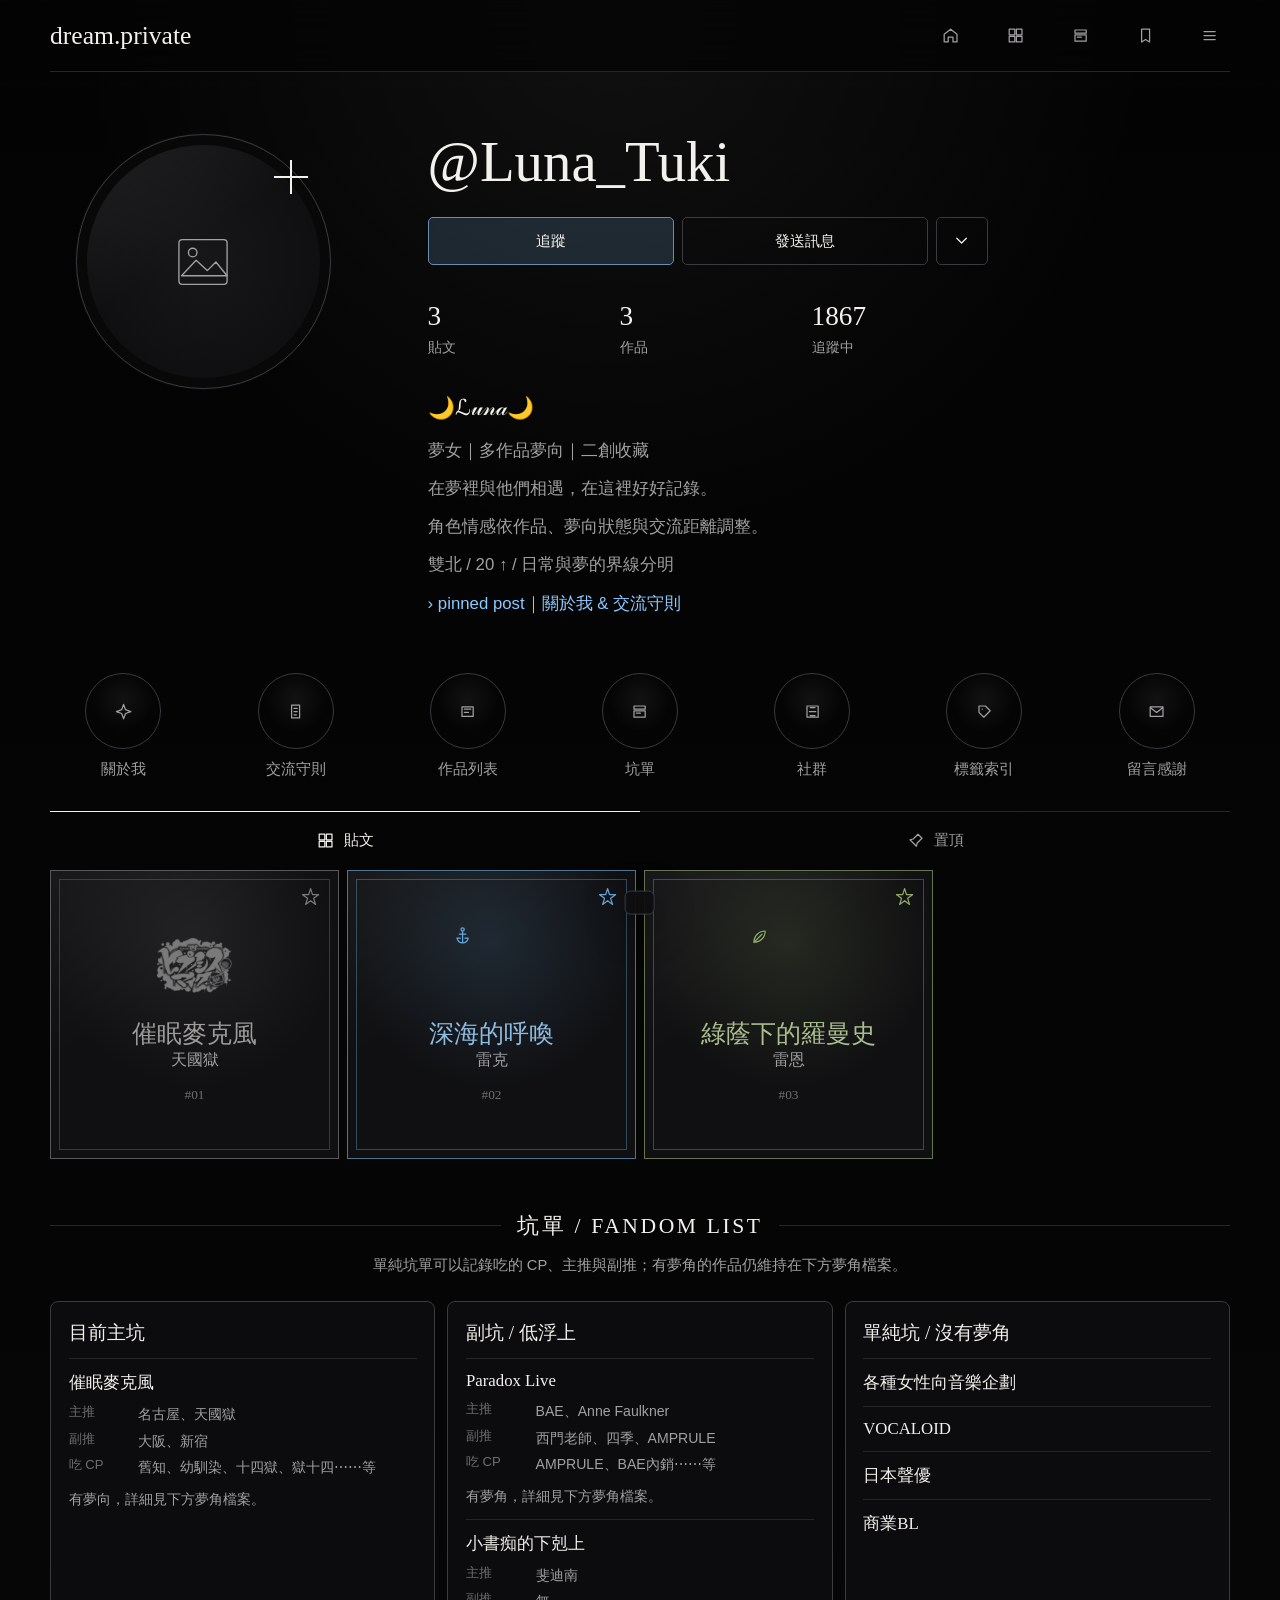
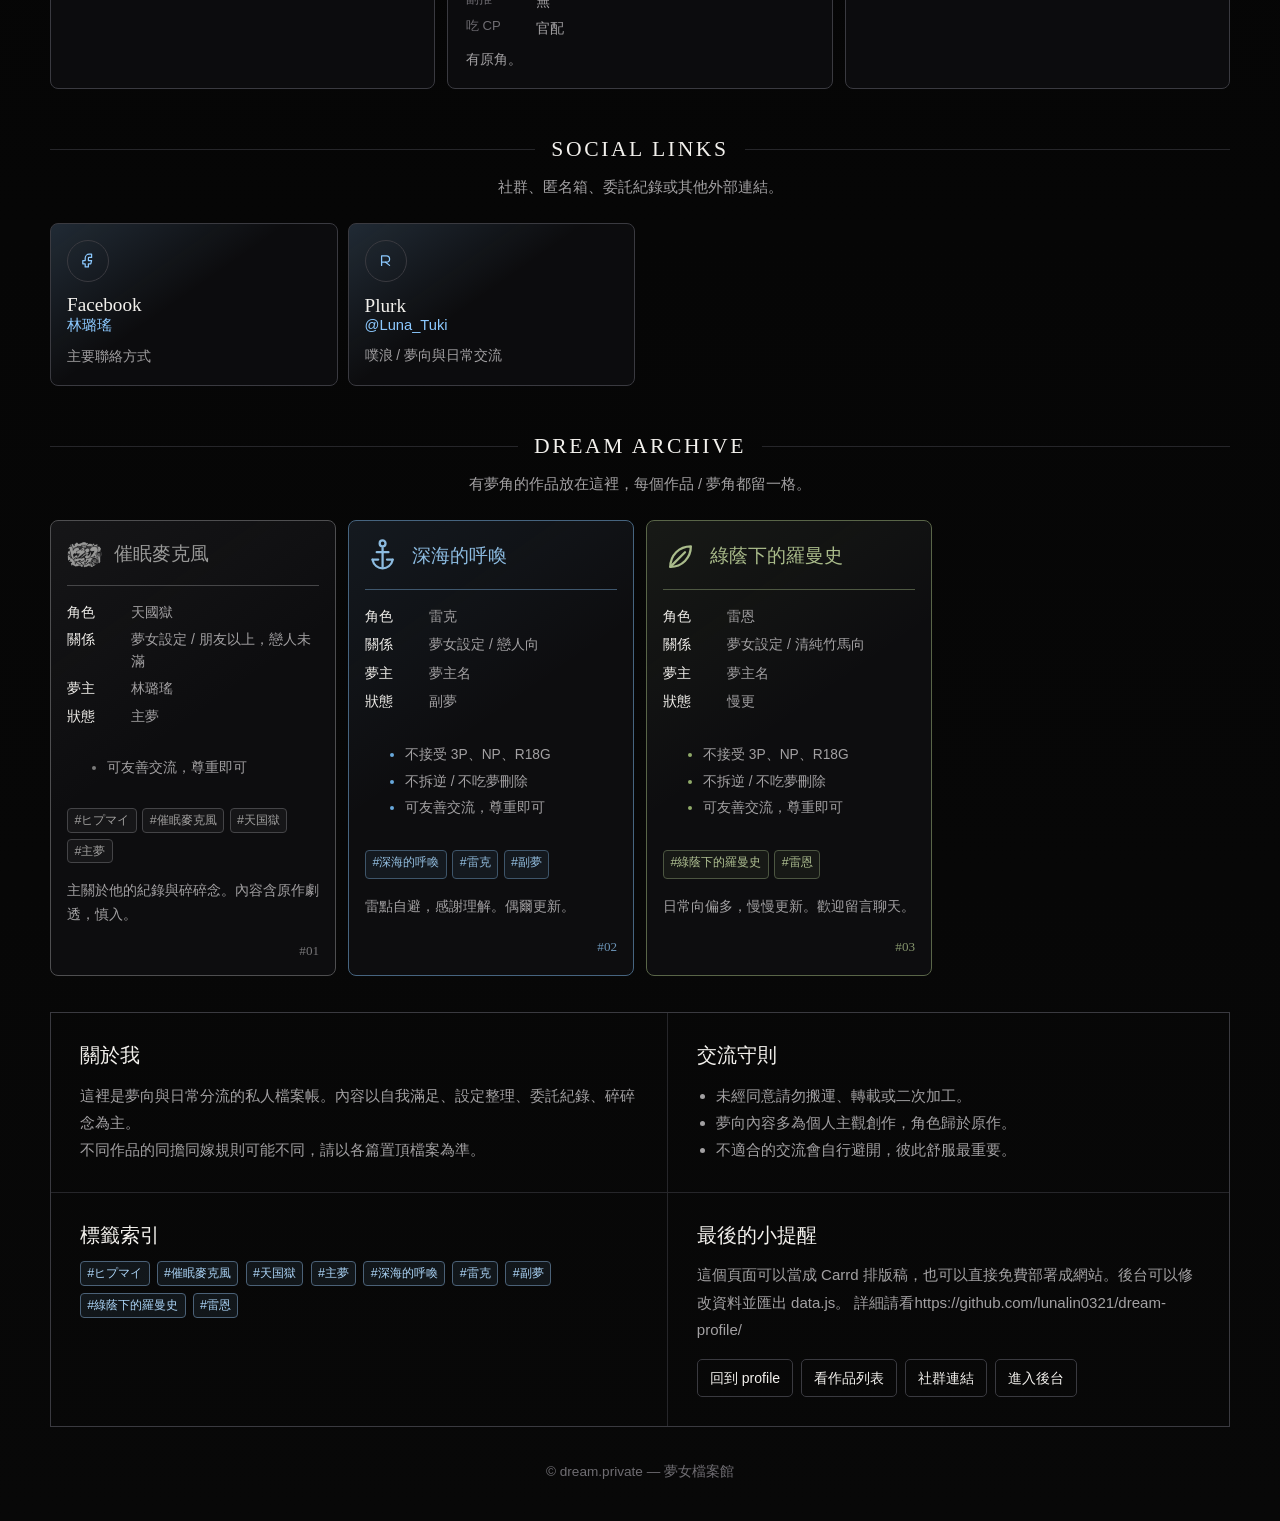
==== index.html @ b3e5949a "Add social icon color option" ====
<!doctype html>
<html lang="zh-Hant">
  <head>
    <meta charset="utf-8" />
    <meta name="viewport" content="width=device-width, initial-scale=1" />
    <title>dream.private | 夢女自介</title>
    <meta
      name="description"
      content="黑底 IG 私密帳風格的夢女自介與多作品夢角檔案模板。"
    />
    <link rel="stylesheet" href="styles.css?v=20260531-social-icon-color" />
  </head>
  <body>
    <div class="grain" aria-hidden="true"></div>

    <header class="topbar" aria-label="頁首導覽">
      <a class="brand" href="#top" aria-label="回到頂端" data-profile="brand">dream.private</a>
      <nav class="top-icons" aria-label="快捷連結">
        <a href="#top" aria-label="首頁">
          <svg viewBox="0 0 24 24" aria-hidden="true"><path d="M4 10.4 12 4l8 6.4V20h-5v-6H9v6H4z" /></svg>
        </a>
        <a href="#works" aria-label="作品列表">
          <svg viewBox="0 0 24 24" aria-hidden="true"><path d="M4 4h7v7H4zM13 4h7v7h-7zM4 13h7v7H4zM13 13h7v7h-7z" /></svg>
        </a>
        <a href="#pit-list" aria-label="坑單">
          <svg viewBox="0 0 24 24" aria-hidden="true"><path d="M5 5h14v4H5zM5 11h14v8H5zM8 14h5" /></svg>
        </a>
        <a href="#pinned" aria-label="置頂檔案">
          <svg viewBox="0 0 24 24" aria-hidden="true"><path d="M7 4h10v16l-5-3-5 3z" /></svg>
        </a>
        <button class="icon-button" type="button" data-copy-template aria-label="複製夢角模板">
          <svg viewBox="0 0 24 24" aria-hidden="true"><path d="M5 7h14M5 12h14M5 17h14" /></svg>
        </button>
      </nav>
    </header>

    <main id="top">
      <section class="profile-section" aria-labelledby="profile-name">
        <div class="avatar-wrap">
          <div class="avatar" data-profile-avatar aria-hidden="true">
            <svg viewBox="0 0 100 100">
              <path d="M25 66 42 48l13 12 10-10 13 16H25Z" />
              <rect x="22" y="24" width="56" height="52" rx="4" />
              <circle cx="38" cy="39" r="5" />
            </svg>
          </div>
          <span class="spark" aria-hidden="true"></span>
        </div>

        <div class="profile-main">
          <div class="profile-head">
            <h1 id="profile-name" data-profile="username">@dream.private</h1>
            <div class="profile-actions">
              <a class="button primary" href="#pinned">追蹤</a>
              <a class="button" href="#social-links">發送訊息</a>
              <button class="button square" type="button" data-theme-toggle aria-label="切換重點色">
                <svg viewBox="0 0 24 24" aria-hidden="true"><path d="m6 9 6 6 6-6" /></svg>
              </button>
            </div>
          </div>

          <dl class="stats" aria-label="帳號統計">
            <div><dt>貼文</dt><dd data-stat-posts>0</dd></div>
            <div><dt>作品</dt><dd data-stat-works>0</dd></div>
            <div><dt>追蹤中</dt><dd data-profile="following">0</dd></div>
          </dl>

          <div class="bio" data-profile-bio></div>
        </div>
      </section>

      <section class="story-row" aria-label="限時動態精選">
        <a class="story" href="#about">
          <span><svg viewBox="0 0 24 24"><path d="m12 3 2.4 6.6L21 12l-6.6 2.4L12 21l-2.4-6.6L3 12l6.6-2.4z" /></svg></span>
          關於我
        </a>
        <a class="story" href="#rules">
          <span><svg viewBox="0 0 24 24"><path d="M7 4h10v16H7zM10 8h4M10 12h4M10 16h3" /></svg></span>
          交流守則
        </a>
        <a class="story" href="#works">
          <span><svg viewBox="0 0 24 24"><path d="M5 6h14v12H5zM8 9h8M8 13h5" /></svg></span>
          作品列表
        </a>
        <a class="story" href="#pit-list">
          <span><svg viewBox="0 0 24 24"><path d="M5 5h14v4H5zM5 11h14v8H5zM8 14h5" /></svg></span>
          坑單
        </a>
        <a class="story" href="#social-links">
          <span><svg viewBox="0 0 24 24"><path d="M8 12h8M9 7h6M9 17h6M5 5h14v14H5z" /></svg></span>
          社群
        </a>
        <a class="story" href="#tags">
          <span><svg viewBox="0 0 24 24"><path d="M5 5h8l6 6-8 8-6-6zM9 9h.01" /></svg></span>
          標籤索引
        </a>
        <a class="story" href="#message">
          <span><svg viewBox="0 0 24 24"><path d="M4 6h16v12H4zM4 7l8 6 8-6" /></svg></span>
          留言感謝
        </a>
      </section>

      <section class="tabs" aria-label="貼文分類">
        <a class="active" href="#works">
          <svg viewBox="0 0 24 24" aria-hidden="true"><path d="M4 4h7v7H4zM13 4h7v7h-7zM4 13h7v7H4zM13 13h7v7h-7z" /></svg>
          貼文
        </a>
        <a href="#pinned">
          <svg viewBox="0 0 24 24" aria-hidden="true"><path d="M15 4 9 10l-4 1 8 8 1-4 6-6z" /></svg>
          置頂
        </a>
      </section>

      <section id="works" class="post-grid" aria-label="作品與夢角列表"></section>

      <section id="pit-list" class="section-heading" aria-labelledby="pit-title">
        <div></div>
        <h2 id="pit-title">坑單 / Fandom List</h2>
        <div></div>
        <p>單純坑單可以記錄吃的 CP、主推與副推；有夢角的作品仍維持在下方夢角檔案。</p>
      </section>

      <section class="pit-grid" aria-label="坑單列表"></section>

      <section id="social-links" class="section-heading" aria-labelledby="social-title">
        <div></div>
        <h2 id="social-title">Social Links</h2>
        <div></div>
        <p>社群、匿名箱、委託紀錄或其他外部連結。</p>
      </section>

      <section class="social-grid" aria-label="社群軟體連結"></section>

      <section id="pinned" class="section-heading" aria-labelledby="pinned-title">
        <div></div>
        <h2 id="pinned-title">Dream Archive</h2>
        <div></div>
        <p>有夢角的作品放在這裡，每個作品 / 夢角都留一格。</p>
      </section>

      <section class="pinned-grid" aria-label="夢角詳細檔案"></section>

      <section class="info-panel" aria-label="總自介與守則">
        <article id="about" data-about>
          <h2>關於我</h2>
        </article>
        <article id="rules" data-rules>
          <h2>交流守則</h2>
        </article>
        <article id="tags">
          <h2>標籤索引</h2>
          <div class="tag-cloud" aria-label="常用標籤"></div>
        </article>
        <article id="message" data-message>
          <h2>最後的小提醒</h2>
          <div class="message-actions">
            <a href="#top">回到 profile</a>
            <a href="#works">看作品列表</a>
            <a href="#social-links">社群連結</a>
            <a href="admin.html">進入後台</a>
          </div>
        </article>
      </section>
    </main>

    <footer class="footer" data-profile="footer">© dream.private — 夢女檔案館</footer>

    <div class="toast" role="status" aria-live="polite"></div>

    <script src="data.js?v=20260531-contact-import"></script>
    <script src="script.js?v=20260531-social-icon-color"></script>
  </body>
</html>
---- styles.css ----
:root {
  color-scheme: dark;
  --bg: #050505;
  --surface: #101012;
  --surface-2: #151518;
  --line: #26262a;
  --line-strong: #3a3a40;
  --text: #f3f1ed;
  --muted: #a2a0a2;
  --dim: #6f6d72;
  --accent: #8cc9ff;
  --accent-soft: rgba(140, 201, 255, 0.16);
  --danger: #ff6f8d;
  --radius: 8px;
  --max: 1180px;
  --serif: "Times New Roman", "Noto Serif TC", serif;
  --sans: ui-sans-serif, -apple-system, BlinkMacSystemFont, "Segoe UI", "Noto Sans TC", sans-serif;
}

* {
  box-sizing: border-box;
}

html {
  scroll-behavior: smooth;
}

body {
  margin: 0;
  min-height: 100vh;
  background:
    radial-gradient(circle at 48% 0%, rgba(255, 255, 255, 0.055), transparent 34rem),
    linear-gradient(180deg, #030303 0%, var(--bg) 38%, #080808 100%);
  color: var(--text);
  font-family: var(--sans);
  letter-spacing: 0;
}

a {
  color: inherit;
  text-decoration: none;
}

button,
a {
  -webkit-tap-highlight-color: transparent;
}

svg {
  display: block;
  width: 1.2rem;
  height: 1.2rem;
  fill: none;
  stroke: currentColor;
  stroke-width: 1.55;
  stroke-linecap: round;
  stroke-linejoin: round;
}

.custom-icon {
  display: block;
  width: 100%;
  height: 100%;
  object-fit: cover;
  border-radius: inherit;
}

.custom-icon-mask {
  background: currentColor;
  border-radius: 0;
  -webkit-mask-image: var(--icon-image);
  mask-image: var(--icon-image);
  -webkit-mask-position: center;
  mask-position: center;
  -webkit-mask-repeat: no-repeat;
  mask-repeat: no-repeat;
  -webkit-mask-size: contain;
  mask-size: contain;
}

.grain {
  position: fixed;
  inset: 0;
  pointer-events: none;
  opacity: 0.26;
  z-index: -1;
  background-image:
    linear-gradient(rgba(255,255,255,.035) 1px, transparent 1px),
    linear-gradient(90deg, rgba(255,255,255,.02) 1px, transparent 1px);
  background-size: 42px 42px, 42px 42px;
  mask-image: linear-gradient(to bottom, black, transparent 80%);
}

.topbar {
  position: sticky;
  top: 0;
  z-index: 10;
  width: min(var(--max), calc(100% - 32px));
  height: 72px;
  margin: 0 auto;
  display: flex;
  align-items: center;
  justify-content: space-between;
  border-bottom: 1px solid var(--line);
  background: rgba(5, 5, 5, 0.78);
  backdrop-filter: blur(18px);
}

.brand {
  font-family: var(--serif);
  font-size: clamp(1.25rem, 2vw, 1.75rem);
}

.top-icons {
  display: flex;
  align-items: center;
  gap: clamp(0.55rem, 2vw, 1.55rem);
  color: var(--muted);
}

.top-icons a,
.icon-button {
  width: 40px;
  height: 40px;
  display: grid;
  place-items: center;
  border: 0;
  border-radius: 6px;
  color: inherit;
  background: transparent;
  cursor: pointer;
}

.top-icons a:hover,
.icon-button:hover,
.top-icons a:focus-visible,
.icon-button:focus-visible {
  color: var(--text);
  outline: 1px solid var(--line-strong);
}

main {
  width: min(var(--max), calc(100% - 32px));
  margin: 0 auto;
}

.profile-section {
  display: grid;
  grid-template-columns: minmax(180px, 280px) 1fr;
  gap: clamp(2rem, 6vw, 4.5rem);
  padding: clamp(2rem, 6vw, 3.9rem) clamp(0rem, 2vw, 4rem) 2rem;
}

.avatar-wrap {
  position: relative;
  align-self: start;
}

.avatar {
  width: min(100%, 255px);
  aspect-ratio: 1;
  border: 1px solid var(--line-strong);
  border-radius: 50%;
  display: grid;
  place-items: center;
  color: var(--muted);
  background:
    linear-gradient(145deg, rgba(255,255,255,.08), transparent 45%),
    radial-gradient(circle at 50% 50%, #171719, #0b0b0c);
  box-shadow: inset 0 0 0 10px #080809, 0 0 0 1px #0b0b0c;
}

.avatar svg {
  width: 34%;
  height: 34%;
}

.avatar img {
  width: 100%;
  height: 100%;
  object-fit: cover;
}

.avatar.has-image {
  background: #080809;
}

.spark {
  position: absolute;
  right: 17%;
  top: 10%;
  width: 34px;
  height: 34px;
  color: var(--text);
}

.spark::before,
.spark::after {
  content: "";
  position: absolute;
  inset: 0;
  margin: auto;
  background: currentColor;
}

.spark::before {
  width: 2px;
  height: 34px;
}

.spark::after {
  width: 34px;
  height: 2px;
}

.profile-main {
  min-width: 0;
}

.profile-head {
  display: grid;
  grid-template-columns: 1fr;
  gap: 1.6rem;
}

h1,
h2,
h3,
p,
dl,
dd {
  margin: 0;
}

h1 {
  font-family: var(--serif);
  font-size: clamp(2rem, 5vw, 3.55rem);
  font-weight: 400;
  line-height: 1;
}

.profile-actions {
  display: grid;
  grid-template-columns: minmax(0, 1fr) minmax(0, 1fr) 52px;
  gap: 8px;
  max-width: 560px;
}

.button {
  min-height: 48px;
  display: inline-flex;
  align-items: center;
  justify-content: center;
  border: 1px solid var(--line-strong);
  border-radius: 5px;
  color: var(--text);
  background: transparent;
  font: 500 0.95rem/1 var(--sans);
  cursor: pointer;
}

.button.primary {
  border-color: color-mix(in srgb, var(--accent) 58%, var(--line-strong));
  background: var(--accent-soft);
}

.button.square {
  padding: 0;
}

.button:hover,
.button:focus-visible {
  border-color: var(--accent);
  outline: 0;
}

.stats {
  display: grid;
  grid-template-columns: repeat(3, minmax(90px, 1fr));
  gap: 1rem;
  max-width: 560px;
  margin: 2.25rem 0 2rem;
}

.stats div {
  display: flex;
  flex-direction: column-reverse;
  gap: 0.38rem;
}

.stats dt {
  color: var(--muted);
  font-size: 0.88rem;
}

.stats dd {
  font-family: var(--serif);
  font-size: 1.7rem;
}

.bio {
  display: grid;
  gap: 0.5rem;
  color: var(--muted);
  font-size: clamp(0.95rem, 1.7vw, 1.05rem);
  line-height: 1.8;
}

.bio .display-name {
  color: var(--text);
  font-family: var(--serif);
  font-size: 1.35rem;
}

.profile-link {
  color: var(--accent);
}

.story-row {
  display: grid;
  grid-auto-flow: column;
  grid-auto-columns: minmax(98px, 1fr);
  gap: clamp(0.5rem, 2vw, 2.5rem);
  overflow-x: auto;
  padding: 1.4rem 0 2rem;
  scrollbar-width: thin;
  scrollbar-color: var(--line-strong) transparent;
}

.story {
  display: grid;
  justify-items: center;
  gap: 0.7rem;
  color: var(--muted);
  font-size: 0.92rem;
  text-align: center;
  white-space: nowrap;
}

.story span {
  width: 76px;
  aspect-ratio: 1;
  display: grid;
  place-items: center;
  border: 1px solid var(--line-strong);
  border-radius: 50%;
  background: radial-gradient(circle at 50% 35%, rgba(255,255,255,.06), transparent 55%);
}

.story:hover {
  color: var(--text);
}

.tabs {
  display: grid;
  grid-template-columns: repeat(2, minmax(0, 1fr));
  border-top: 1px solid var(--line);
  color: var(--muted);
}

.tabs a {
  min-height: 58px;
  display: inline-flex;
  align-items: center;
  justify-content: center;
  gap: 0.5rem;
  border-top: 1px solid transparent;
  transform: translateY(-1px);
  font-size: 0.95rem;
}

.tabs a.active {
  color: var(--text);
  border-top-color: var(--text);
}

.post-grid {
  display: grid;
  grid-template-columns: repeat(4, minmax(0, 1fr));
  gap: 8px;
  padding-bottom: 2.5rem;
}

.post-tile {
  position: relative;
  min-width: 0;
  aspect-ratio: 1;
  display: grid;
  place-items: center;
  padding: clamp(0.8rem, 2vw, 1.5rem);
  border: 1px solid color-mix(in srgb, var(--tile-accent) 60%, var(--line));
  background:
    radial-gradient(circle at 50% 25%, color-mix(in srgb, var(--tile-accent) 16%, transparent), transparent 56%),
    linear-gradient(145deg, rgba(255,255,255,.04), transparent 40%),
    var(--surface);
  overflow: hidden;
}

.post-tile::before {
  content: "";
  position: absolute;
  inset: 8px;
  border: 1px solid color-mix(in srgb, var(--tile-accent) 38%, transparent);
  pointer-events: none;
}

.pin {
  position: absolute;
  right: 18px;
  top: 16px;
  color: var(--tile-accent);
}

.tile-inner {
  position: relative;
  z-index: 1;
  display: grid;
  justify-items: center;
  gap: 1rem;
  text-align: center;
}

.tile-icon {
  width: clamp(2.4rem, 6vw, 4.8rem);
  height: clamp(2.4rem, 6vw, 4.8rem);
  color: var(--tile-accent);
}

.post-tile h3 {
  color: color-mix(in srgb, var(--tile-accent) 72%, var(--text));
  font-family: var(--serif);
  font-size: clamp(1.05rem, 2.2vw, 1.55rem);
  font-weight: 400;
  line-height: 1.25;
}

.post-tile p {
  color: var(--muted);
  font-size: clamp(0.82rem, 1.5vw, 1rem);
}

.post-tile small {
  color: var(--dim);
  font-family: var(--serif);
}

.section-heading {
  display: grid;
  grid-template-columns: 1fr auto 1fr;
  align-items: center;
  gap: 1rem;
  padding: 0.75rem 0 1.6rem;
  text-align: center;
}

.section-heading div {
  height: 1px;
  background: var(--line);
}

.section-heading h2 {
  font-family: var(--serif);
  font-size: clamp(1rem, 2.4vw, 1.35rem);
  font-weight: 400;
  text-transform: uppercase;
  letter-spacing: 0.12em;
}

.section-heading p {
  grid-column: 1 / -1;
  color: var(--muted);
  font-size: 0.92rem;
}

.pinned-grid {
  display: grid;
  grid-template-columns: repeat(4, minmax(0, 1fr));
  gap: 12px;
}

.pit-grid {
  display: grid;
  grid-template-columns: repeat(3, minmax(0, 1fr));
  gap: 12px;
  margin-bottom: 2.25rem;
}

.social-grid {
  display: grid;
  grid-template-columns: repeat(4, minmax(0, 1fr));
  gap: 10px;
  margin-bottom: 2.25rem;
}

.social-card {
  min-width: 0;
  display: grid;
  gap: 0.7rem;
  min-height: 150px;
  border: 1px solid var(--line-strong);
  border-radius: var(--radius);
  padding: 1rem;
  background:
    linear-gradient(145deg, var(--accent-soft), transparent 46%),
    rgba(16, 16, 18, 0.72);
}

.social-card:hover,
.social-card:focus-visible {
  border-color: var(--accent);
  outline: 0;
}

.social-card span {
  width: 42px;
  height: 42px;
  display: grid;
  place-items: center;
  border: 1px solid var(--line-strong);
  border-radius: 50%;
  color: var(--social-icon-color, var(--accent));
}

.social-card h3 {
  font-family: var(--serif);
  font-size: 1.2rem;
  font-weight: 400;
  line-height: 1.2;
}

.social-card .handle {
  color: var(--accent);
  font-size: 0.92rem;
}

.social-card .note {
  color: var(--muted);
  font-size: 0.86rem;
  line-height: 1.65;
}

.pit-card {
  min-width: 0;
  border: 1px solid var(--line-strong);
  border-radius: var(--radius);
  padding: 1.1rem;
  background: rgba(16, 16, 18, 0.72);
}

.pit-card h3 {
  margin-bottom: 0.8rem;
  font-family: var(--serif);
  font-size: 1.2rem;
  font-weight: 400;
}

.pit-items {
  display: grid;
  gap: 0.75rem;
}

.pit-item {
  display: grid;
  gap: 0.55rem;
  border-top: 1px solid var(--line);
  padding-top: 0.75rem;
}

.pit-item h4 {
  margin: 0;
  color: var(--text);
  font-family: var(--serif);
  font-size: 1.05rem;
  font-weight: 400;
}

.pit-item dl {
  display: grid;
  gap: 0.25rem;
  margin: 0;
}

.pit-item dl div {
  display: grid;
  grid-template-columns: 3.8rem 1fr;
  gap: 0.55rem;
  align-items: start;
}

.pit-item dt {
  color: var(--dim);
  font-size: 0.82rem;
}

.pit-item dd,
.pit-item p {
  margin: 0;
  color: var(--muted);
  font-size: 0.88rem;
  line-height: 1.6;
}

.dream-card {
  display: grid;
  gap: 1rem;
  min-width: 0;
  padding: 1rem;
  border: 1px solid color-mix(in srgb, var(--tile-accent) 48%, var(--line));
  border-radius: var(--radius);
  background:
    linear-gradient(145deg, color-mix(in srgb, var(--tile-accent) 8%, transparent), transparent 46%),
    rgba(16, 16, 18, 0.8);
}

.card-title {
  display: grid;
  grid-template-columns: auto 1fr;
  gap: 0.75rem;
  align-items: center;
  color: color-mix(in srgb, var(--tile-accent) 74%, var(--text));
  border-bottom: 1px solid color-mix(in srgb, var(--tile-accent) 38%, var(--line));
  padding-bottom: 0.8rem;
}

.card-title svg {
  width: 2.2rem;
  height: 2.2rem;
}

.card-title .custom-icon {
  width: 2.2rem;
  height: 2.2rem;
  border-radius: 50%;
}

.card-title h3 {
  min-width: 0;
  font-family: var(--serif);
  font-size: 1.2rem;
  font-weight: 400;
  line-height: 1.25;
}

.meta-list {
  display: grid;
  gap: 0.35rem;
  color: var(--muted);
  font-size: 0.88rem;
  line-height: 1.55;
}

.meta-list div {
  display: grid;
  grid-template-columns: 3.5rem 1fr;
  gap: 0.5rem;
}

.meta-list dt {
  color: var(--text);
}

.boundaries {
  display: grid;
  gap: 0.25rem;
  color: var(--muted);
  font-size: 0.86rem;
  line-height: 1.55;
}

.boundaries li::marker {
  color: var(--tile-accent);
}

.tags {
  display: flex;
  flex-wrap: wrap;
  gap: 0.35rem;
}

.tags span,
.tag-cloud span {
  color: color-mix(in srgb, var(--tile-accent, var(--accent)) 68%, var(--text));
  font-size: 0.78rem;
  border: 1px solid color-mix(in srgb, var(--tile-accent, var(--accent)) 36%, var(--line));
  border-radius: 4px;
  padding: 0.18rem 0.4rem;
  background: color-mix(in srgb, var(--tile-accent, var(--accent)) 8%, transparent);
}

.note {
  color: var(--muted);
  font-size: 0.88rem;
  line-height: 1.7;
}

.number {
  justify-self: end;
  color: color-mix(in srgb, var(--tile-accent) 64%, var(--dim));
  font-family: var(--serif);
  font-size: 0.82rem;
}

.info-panel {
  display: grid;
  grid-template-columns: 1.1fr 1fr;
  gap: 0;
  margin: 2.25rem 0;
  border: 1px solid var(--line-strong);
}

.info-panel article {
  padding: clamp(1rem, 3vw, 1.8rem);
  border-bottom: 1px solid var(--line);
}

.info-panel article:nth-child(odd) {
  border-right: 1px solid var(--line);
}

.info-panel article:nth-last-child(-n + 2) {
  border-bottom: 0;
}

.info-panel h2 {
  margin-bottom: 0.8rem;
  font-family: var(--serif);
  font-size: 1.25rem;
  font-weight: 400;
}

.info-panel p,
.info-panel li {
  color: var(--muted);
  font-size: 0.94rem;
  line-height: 1.8;
}

.info-panel ul {
  margin: 0;
  padding-left: 1.2rem;
}

.tag-cloud {
  display: flex;
  flex-wrap: wrap;
  gap: 0.45rem;
}

.message-actions {
  display: flex;
  flex-wrap: wrap;
  gap: 0.5rem;
  margin-top: 1rem;
}

.message-actions a {
  border: 1px solid var(--line-strong);
  border-radius: 5px;
  padding: 0.55rem 0.75rem;
  color: var(--text);
  font-size: 0.88rem;
}

.footer {
  width: min(var(--max), calc(100% - 32px));
  margin: 0 auto;
  padding: 0 0 2.5rem;
  color: var(--dim);
  text-align: center;
  font-size: 0.85rem;
}

.toast {
  position: fixed;
  left: 50%;
  bottom: 22px;
  transform: translate(-50%, 150%);
  max-width: calc(100% - 32px);
  border: 1px solid var(--line-strong);
  border-radius: 6px;
  padding: 0.7rem 0.9rem;
  color: var(--text);
  background: rgba(15, 15, 17, 0.96);
  box-shadow: 0 12px 40px rgba(0, 0, 0, 0.35);
  transition: transform 180ms ease;
}

.toast.show {
  transform: translate(-50%, 0);
}

@media (max-width: 900px) {
  .profile-section {
    grid-template-columns: 140px 1fr;
    gap: 1.25rem;
    padding-inline: 0;
  }

  .profile-actions {
    grid-template-columns: 1fr 1fr 46px;
  }

  .post-grid,
  .pit-grid,
  .social-grid,
  .pinned-grid {
    grid-template-columns: repeat(2, minmax(0, 1fr));
  }
}

@media (max-width: 640px) {
  .topbar,
  main,
  .footer {
    width: min(100% - 22px, var(--max));
  }

  .topbar {
    height: 58px;
  }

  .top-icons {
    gap: 0.2rem;
  }

  .top-icons a,
  .icon-button {
    width: 34px;
    height: 34px;
  }

  .profile-section {
    grid-template-columns: 92px 1fr;
    align-items: start;
    gap: 1rem;
    padding-top: 1.35rem;
  }

  .profile-head {
    gap: 1rem;
  }

  .profile-actions {
    grid-template-columns: 1fr 1fr 42px;
    gap: 6px;
  }

  .button {
    min-height: 40px;
    font-size: 0.84rem;
  }

  .stats {
    grid-template-columns: repeat(3, minmax(0, 1fr));
    gap: 0.4rem;
    margin: 1.2rem 0 1rem;
  }

  .stats dd {
    font-size: 1.25rem;
  }

  .stats dt {
    font-size: 0.76rem;
  }

  .bio {
    grid-column: 1 / -1;
    padding-top: 0.5rem;
  }

  .story-row {
    grid-auto-columns: 78px;
    gap: 0.5rem;
  }

  .story span {
    width: 62px;
  }

  .post-grid {
    gap: 5px;
  }

  .pinned-grid,
  .pit-grid,
  .social-grid,
  .info-panel {
    grid-template-columns: 1fr;
  }

  .info-panel article,
  .info-panel article:nth-child(odd),
  .info-panel article:nth-last-child(-n + 2) {
    border-right: 0;
    border-bottom: 1px solid var(--line);
  }

  .info-panel article:last-child {
    border-bottom: 0;
  }
}
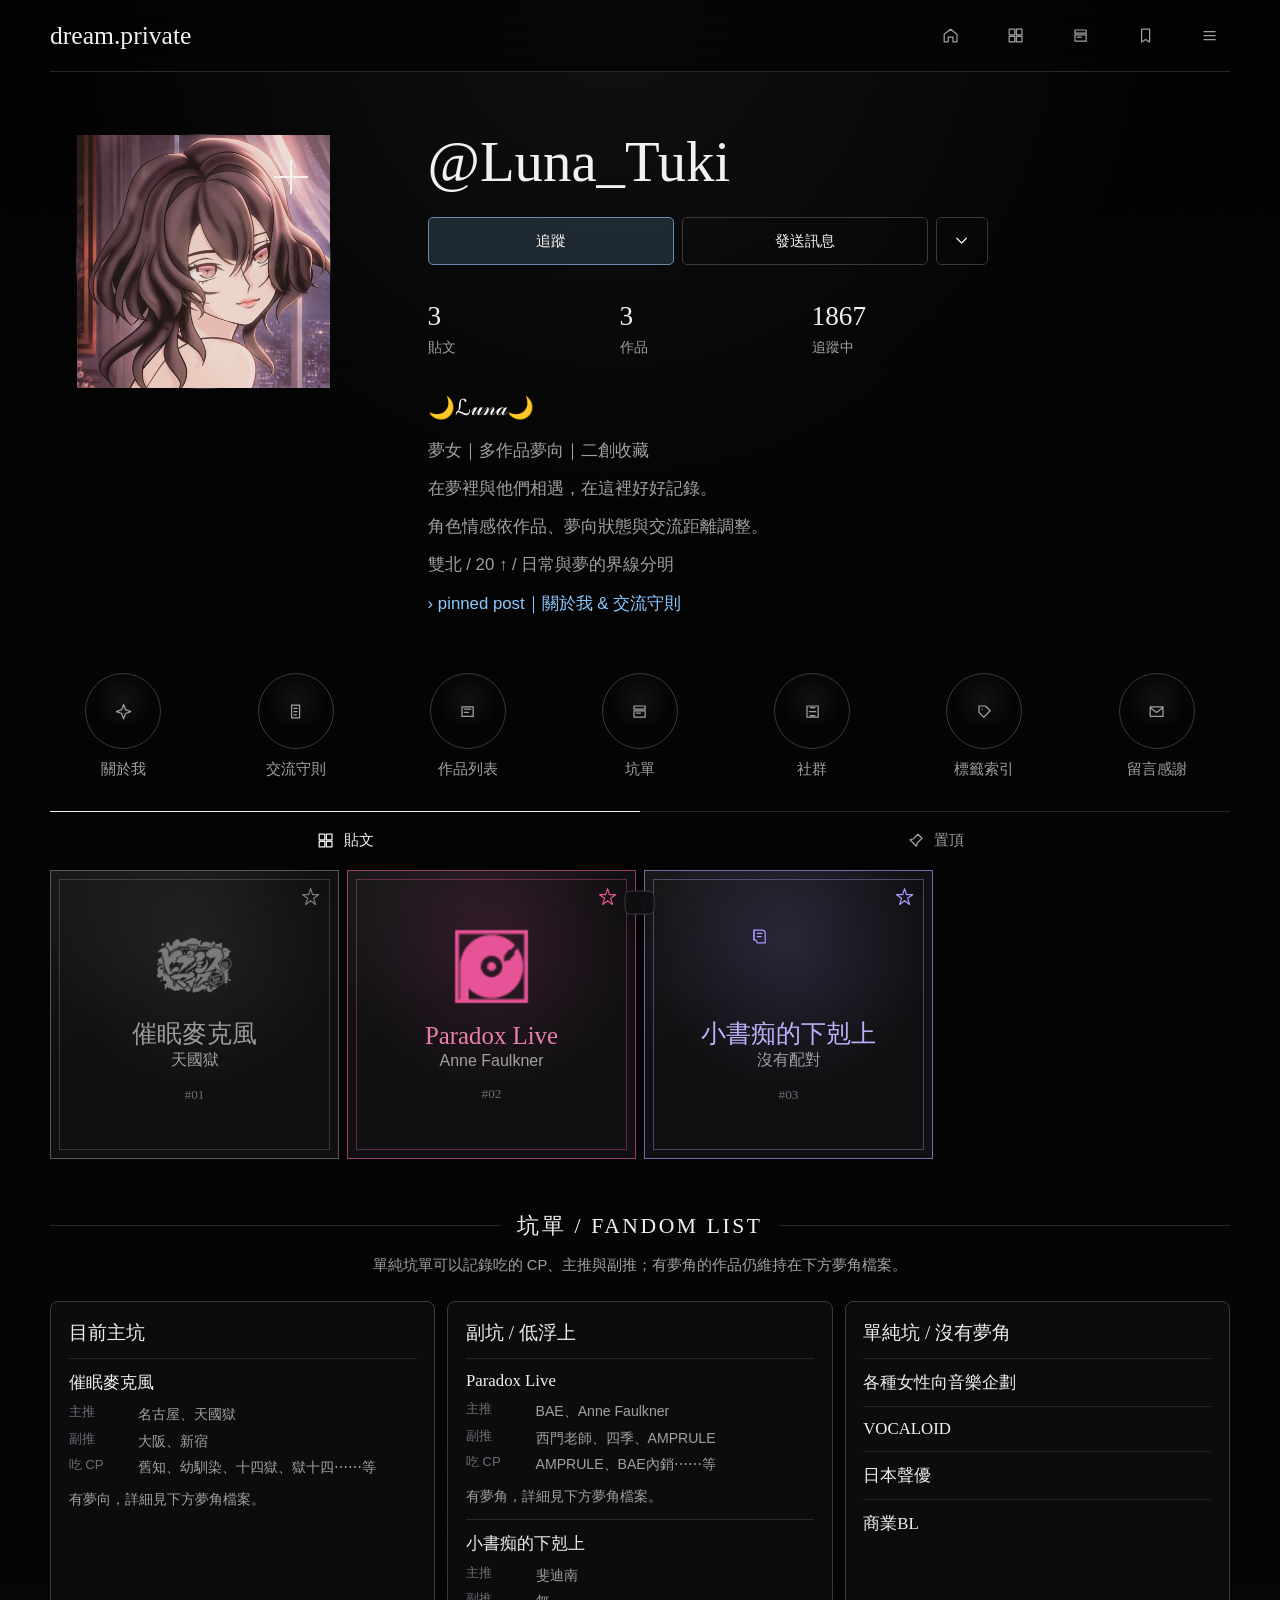
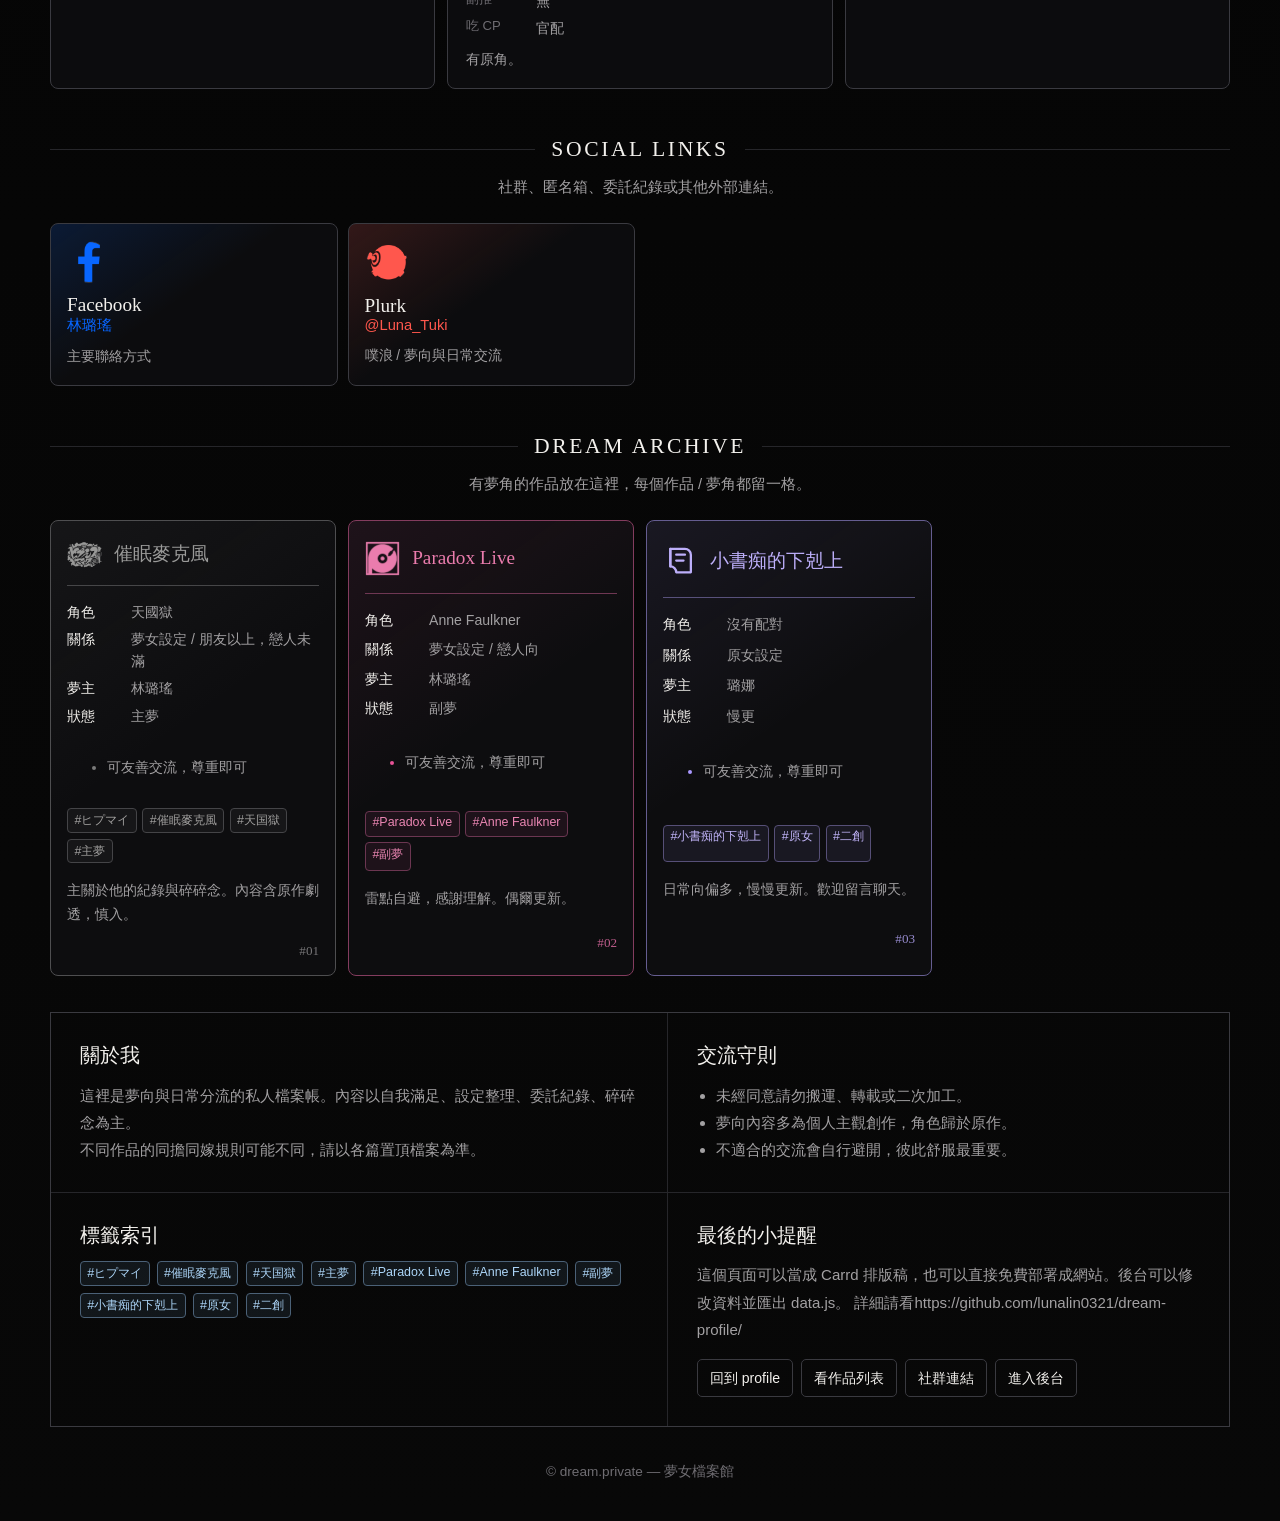
==== commit 0a12d683: "Render social theme color from icon color" ====
--- a/index.html
+++ b/index.html
@@ -8,7 +8,7 @@
       name="description"
       content="黑底 IG 私密帳風格的夢女自介與多作品夢角檔案模板。"
     />
-    <link rel="stylesheet" href="styles.css?v=20260531-social-icon-color" />
+    <link rel="stylesheet" href="styles.css?v=20260531-social-theme-color" />
   </head>
   <body>
     <div class="grain" aria-hidden="true"></div>
@@ -168,6 +168,6 @@
     <div class="toast" role="status" aria-live="polite"></div>
 
     <script src="data.js?v=20260531-contact-import"></script>
-    <script src="script.js?v=20260531-social-icon-color"></script>
+    <script src="script.js?v=20260531-social-theme-color"></script>
   </body>
 </html>
--- a/styles.css
+++ b/styles.css
@@ -61,8 +61,8 @@
   display: block;
   width: 100%;
   height: 100%;
-  object-fit: cover;
-  border-radius: inherit;
+  object-fit: contain;
+  border-radius: 0;
 }
 
 .custom-icon-mask {
@@ -501,13 +501,13 @@
   border-radius: var(--radius);
   padding: 1rem;
   background:
-    linear-gradient(145deg, var(--accent-soft), transparent 46%),
+    linear-gradient(145deg, color-mix(in srgb, var(--social-icon-color, var(--accent)) 16%, transparent), transparent 46%),
     rgba(16, 16, 18, 0.72);
 }
 
 .social-card:hover,
 .social-card:focus-visible {
-  border-color: var(--accent);
+  border-color: var(--social-icon-color, var(--accent));
   outline: 0;
 }
 
@@ -521,6 +521,11 @@
   color: var(--social-icon-color, var(--accent));
 }
 
+.social-card span.has-custom-icon {
+  border-color: transparent;
+  border-radius: 0;
+}
+
 .social-card h3 {
   font-family: var(--serif);
   font-size: 1.2rem;
@@ -529,7 +534,7 @@
 }
 
 .social-card .handle {
-  color: var(--accent);
+  color: var(--social-icon-color, var(--accent));
   font-size: 0.92rem;
 }
 
@@ -630,7 +635,7 @@
 .card-title .custom-icon {
   width: 2.2rem;
   height: 2.2rem;
-  border-radius: 50%;
+  border-radius: 0;
 }
 
 .card-title h3 {
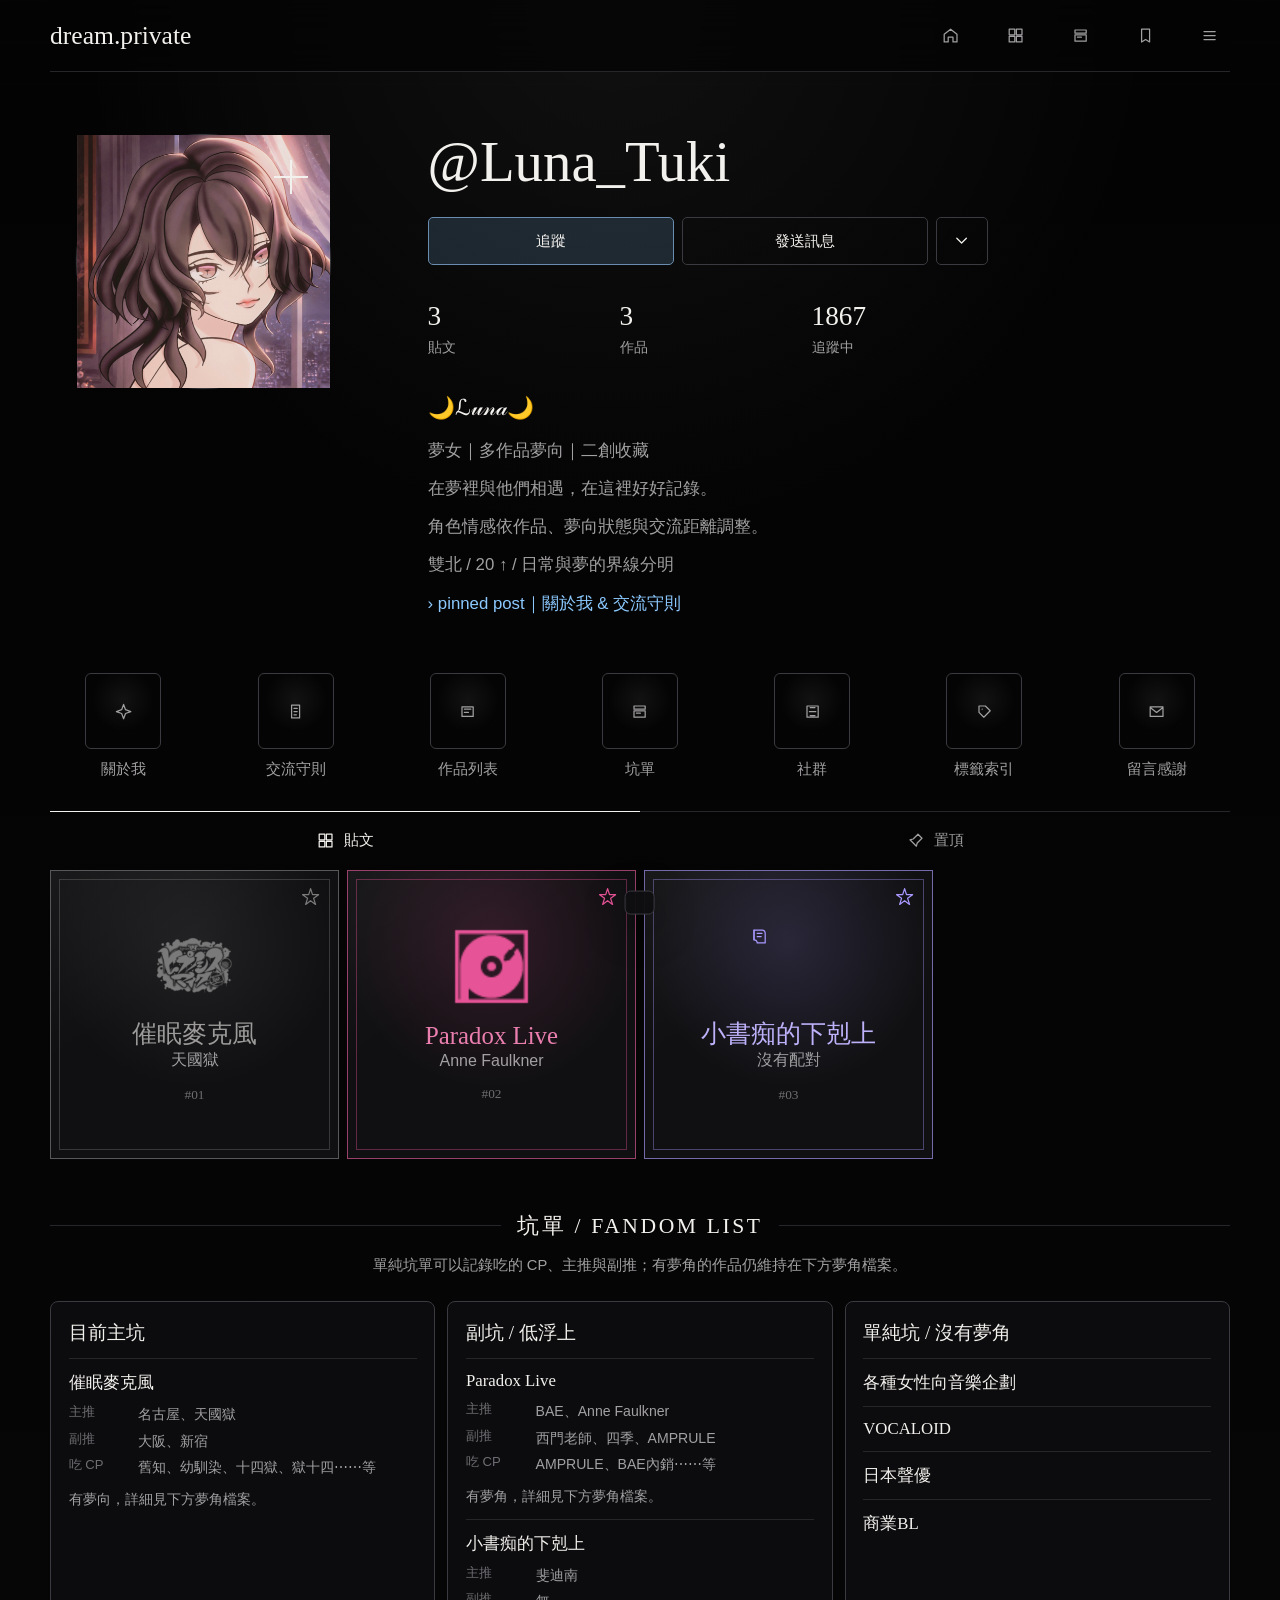
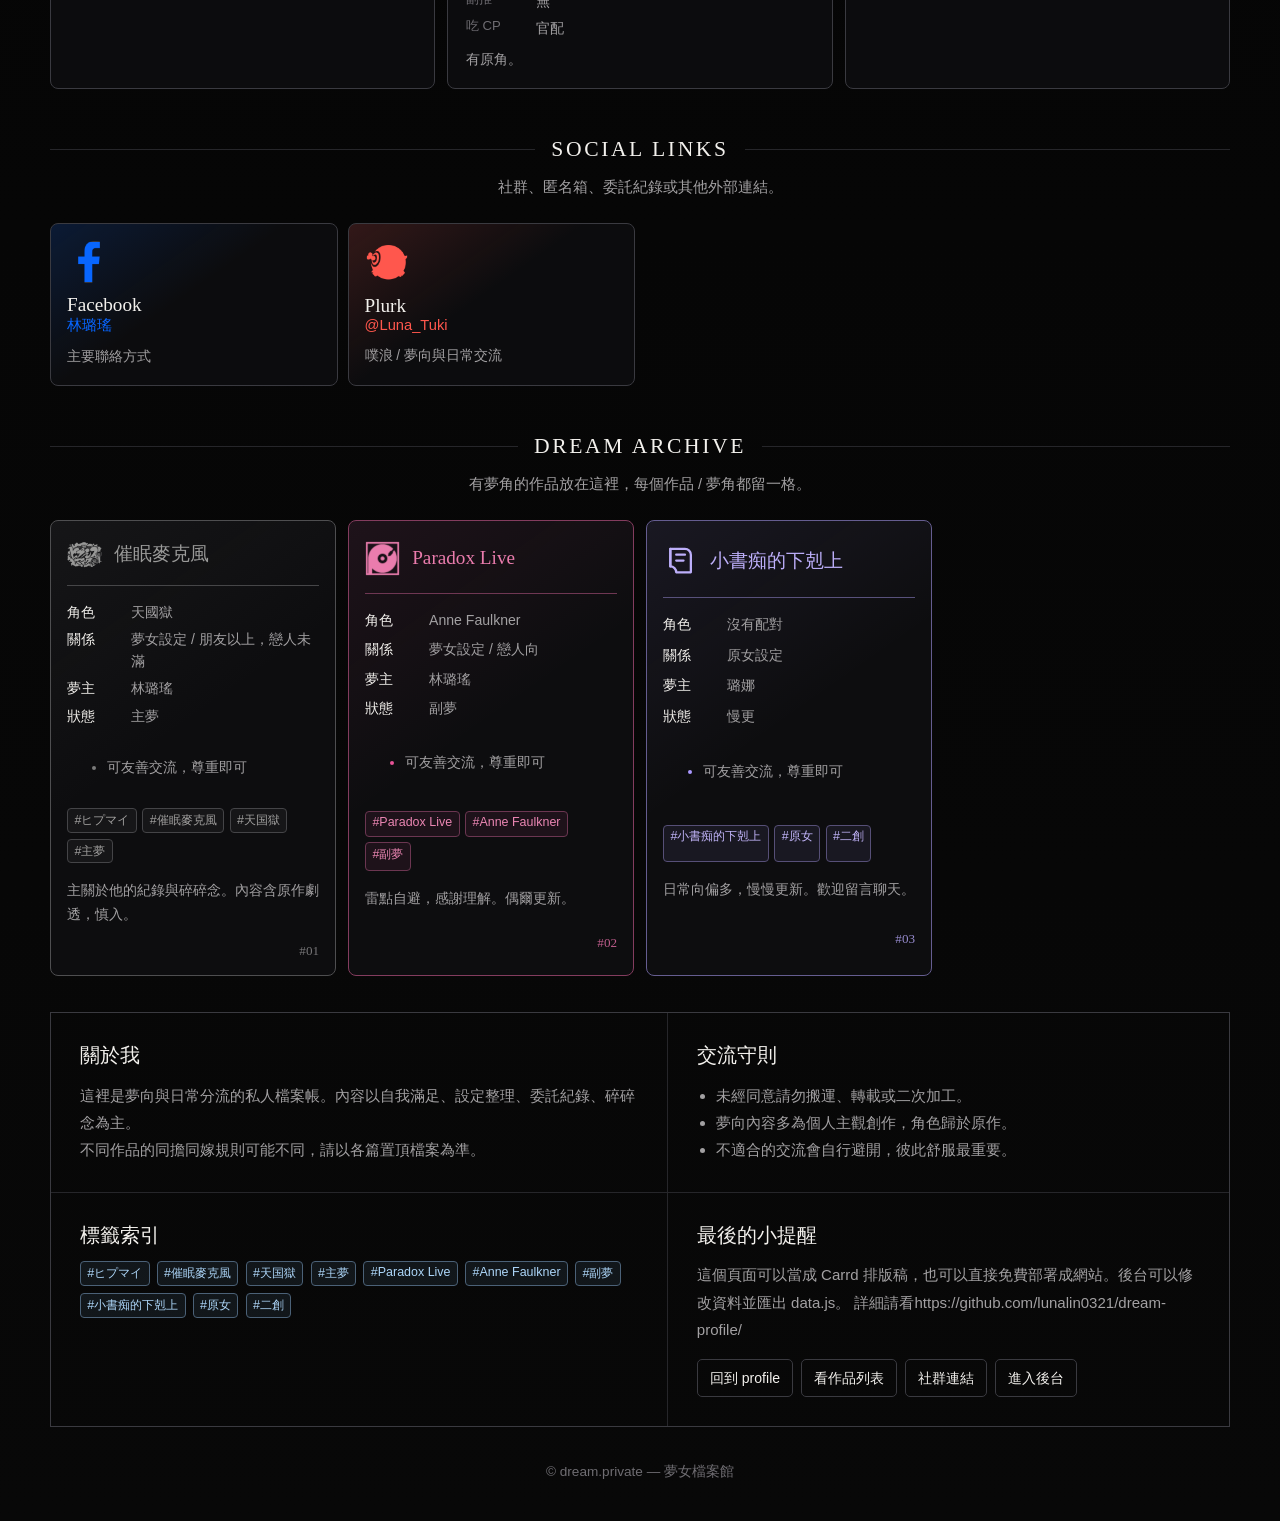
==== commit 47cb5cb0: "Keep avatar round and unround other icons" ====
--- a/index.html
+++ b/index.html
@@ -8,7 +8,7 @@
       name="description"
       content="黑底 IG 私密帳風格的夢女自介與多作品夢角檔案模板。"
     />
-    <link rel="stylesheet" href="styles.css?v=20260531-social-theme-color" />
+    <link rel="stylesheet" href="styles.css?v=20260531-icon-no-circle" />
   </head>
   <body>
     <div class="grain" aria-hidden="true"></div>
@@ -17,19 +17,19 @@
       <a class="brand" href="#top" aria-label="回到頂端" data-profile="brand">dream.private</a>
       <nav class="top-icons" aria-label="快捷連結">
         <a href="#top" aria-label="首頁">
-          <svg viewBox="0 0 24 24" aria-hidden="true"><path d="M4 10.4 12 4l8 6.4V20h-5v-6H9v6H4z" /></svg>
+          <svg width="512" height="512" viewBox="0 0 24 24" aria-hidden="true"><path d="M4 10.4 12 4l8 6.4V20h-5v-6H9v6H4z" /></svg>
         </a>
         <a href="#works" aria-label="作品列表">
-          <svg viewBox="0 0 24 24" aria-hidden="true"><path d="M4 4h7v7H4zM13 4h7v7h-7zM4 13h7v7H4zM13 13h7v7h-7z" /></svg>
+          <svg width="512" height="512" viewBox="0 0 24 24" aria-hidden="true"><path d="M4 4h7v7H4zM13 4h7v7h-7zM4 13h7v7H4zM13 13h7v7h-7z" /></svg>
         </a>
         <a href="#pit-list" aria-label="坑單">
-          <svg viewBox="0 0 24 24" aria-hidden="true"><path d="M5 5h14v4H5zM5 11h14v8H5zM8 14h5" /></svg>
+          <svg width="512" height="512" viewBox="0 0 24 24" aria-hidden="true"><path d="M5 5h14v4H5zM5 11h14v8H5zM8 14h5" /></svg>
         </a>
         <a href="#pinned" aria-label="置頂檔案">
-          <svg viewBox="0 0 24 24" aria-hidden="true"><path d="M7 4h10v16l-5-3-5 3z" /></svg>
+          <svg width="512" height="512" viewBox="0 0 24 24" aria-hidden="true"><path d="M7 4h10v16l-5-3-5 3z" /></svg>
         </a>
         <button class="icon-button" type="button" data-copy-template aria-label="複製夢角模板">
-          <svg viewBox="0 0 24 24" aria-hidden="true"><path d="M5 7h14M5 12h14M5 17h14" /></svg>
+          <svg width="512" height="512" viewBox="0 0 24 24" aria-hidden="true"><path d="M5 7h14M5 12h14M5 17h14" /></svg>
         </button>
       </nav>
     </header>
@@ -38,7 +38,7 @@
       <section class="profile-section" aria-labelledby="profile-name">
         <div class="avatar-wrap">
           <div class="avatar" data-profile-avatar aria-hidden="true">
-            <svg viewBox="0 0 100 100">
+            <svg width="512" height="512" viewBox="0 0 100 100">
               <path d="M25 66 42 48l13 12 10-10 13 16H25Z" />
               <rect x="22" y="24" width="56" height="52" rx="4" />
               <circle cx="38" cy="39" r="5" />
@@ -54,7 +54,7 @@
               <a class="button primary" href="#pinned">追蹤</a>
               <a class="button" href="#social-links">發送訊息</a>
               <button class="button square" type="button" data-theme-toggle aria-label="切換重點色">
-                <svg viewBox="0 0 24 24" aria-hidden="true"><path d="m6 9 6 6 6-6" /></svg>
+                <svg width="512" height="512" viewBox="0 0 24 24" aria-hidden="true"><path d="m6 9 6 6 6-6" /></svg>
               </button>
             </div>
           </div>
@@ -71,42 +71,42 @@
 
       <section class="story-row" aria-label="限時動態精選">
         <a class="story" href="#about">
-          <span><svg viewBox="0 0 24 24"><path d="m12 3 2.4 6.6L21 12l-6.6 2.4L12 21l-2.4-6.6L3 12l6.6-2.4z" /></svg></span>
+          <span><svg width="512" height="512" viewBox="0 0 24 24"><path d="m12 3 2.4 6.6L21 12l-6.6 2.4L12 21l-2.4-6.6L3 12l6.6-2.4z" /></svg></span>
           關於我
         </a>
         <a class="story" href="#rules">
-          <span><svg viewBox="0 0 24 24"><path d="M7 4h10v16H7zM10 8h4M10 12h4M10 16h3" /></svg></span>
+          <span><svg width="512" height="512" viewBox="0 0 24 24"><path d="M7 4h10v16H7zM10 8h4M10 12h4M10 16h3" /></svg></span>
           交流守則
         </a>
         <a class="story" href="#works">
-          <span><svg viewBox="0 0 24 24"><path d="M5 6h14v12H5zM8 9h8M8 13h5" /></svg></span>
+          <span><svg width="512" height="512" viewBox="0 0 24 24"><path d="M5 6h14v12H5zM8 9h8M8 13h5" /></svg></span>
           作品列表
         </a>
         <a class="story" href="#pit-list">
-          <span><svg viewBox="0 0 24 24"><path d="M5 5h14v4H5zM5 11h14v8H5zM8 14h5" /></svg></span>
+          <span><svg width="512" height="512" viewBox="0 0 24 24"><path d="M5 5h14v4H5zM5 11h14v8H5zM8 14h5" /></svg></span>
           坑單
         </a>
         <a class="story" href="#social-links">
-          <span><svg viewBox="0 0 24 24"><path d="M8 12h8M9 7h6M9 17h6M5 5h14v14H5z" /></svg></span>
+          <span><svg width="512" height="512" viewBox="0 0 24 24"><path d="M8 12h8M9 7h6M9 17h6M5 5h14v14H5z" /></svg></span>
           社群
         </a>
         <a class="story" href="#tags">
-          <span><svg viewBox="0 0 24 24"><path d="M5 5h8l6 6-8 8-6-6zM9 9h.01" /></svg></span>
+          <span><svg width="512" height="512" viewBox="0 0 24 24"><path d="M5 5h8l6 6-8 8-6-6zM9 9h.01" /></svg></span>
           標籤索引
         </a>
         <a class="story" href="#message">
-          <span><svg viewBox="0 0 24 24"><path d="M4 6h16v12H4zM4 7l8 6 8-6" /></svg></span>
+          <span><svg width="512" height="512" viewBox="0 0 24 24"><path d="M4 6h16v12H4zM4 7l8 6 8-6" /></svg></span>
           留言感謝
         </a>
       </section>
 
       <section class="tabs" aria-label="貼文分類">
         <a class="active" href="#works">
-          <svg viewBox="0 0 24 24" aria-hidden="true"><path d="M4 4h7v7H4zM13 4h7v7h-7zM4 13h7v7H4zM13 13h7v7h-7z" /></svg>
+          <svg width="512" height="512" viewBox="0 0 24 24" aria-hidden="true"><path d="M4 4h7v7H4zM13 4h7v7h-7zM4 13h7v7H4zM13 13h7v7h-7z" /></svg>
           貼文
         </a>
         <a href="#pinned">
-          <svg viewBox="0 0 24 24" aria-hidden="true"><path d="M15 4 9 10l-4 1 8 8 1-4 6-6z" /></svg>
+          <svg width="512" height="512" viewBox="0 0 24 24" aria-hidden="true"><path d="M15 4 9 10l-4 1 8 8 1-4 6-6z" /></svg>
           置頂
         </a>
       </section>
@@ -168,6 +168,6 @@
     <div class="toast" role="status" aria-live="polite"></div>
 
     <script src="data.js?v=20260531-contact-import"></script>
-    <script src="script.js?v=20260531-social-theme-color"></script>
+    <script src="script.js?v=20260531-icon-no-circle"></script>
   </body>
 </html>
--- a/styles.css
+++ b/styles.css
@@ -343,7 +343,7 @@
   display: grid;
   place-items: center;
   border: 1px solid var(--line-strong);
-  border-radius: 50%;
+  border-radius: 6px;
   background: radial-gradient(circle at 50% 35%, rgba(255,255,255,.06), transparent 55%);
 }
 
@@ -517,7 +517,7 @@
   display: grid;
   place-items: center;
   border: 1px solid var(--line-strong);
-  border-radius: 50%;
+  border-radius: 6px;
   color: var(--social-icon-color, var(--accent));
 }
 
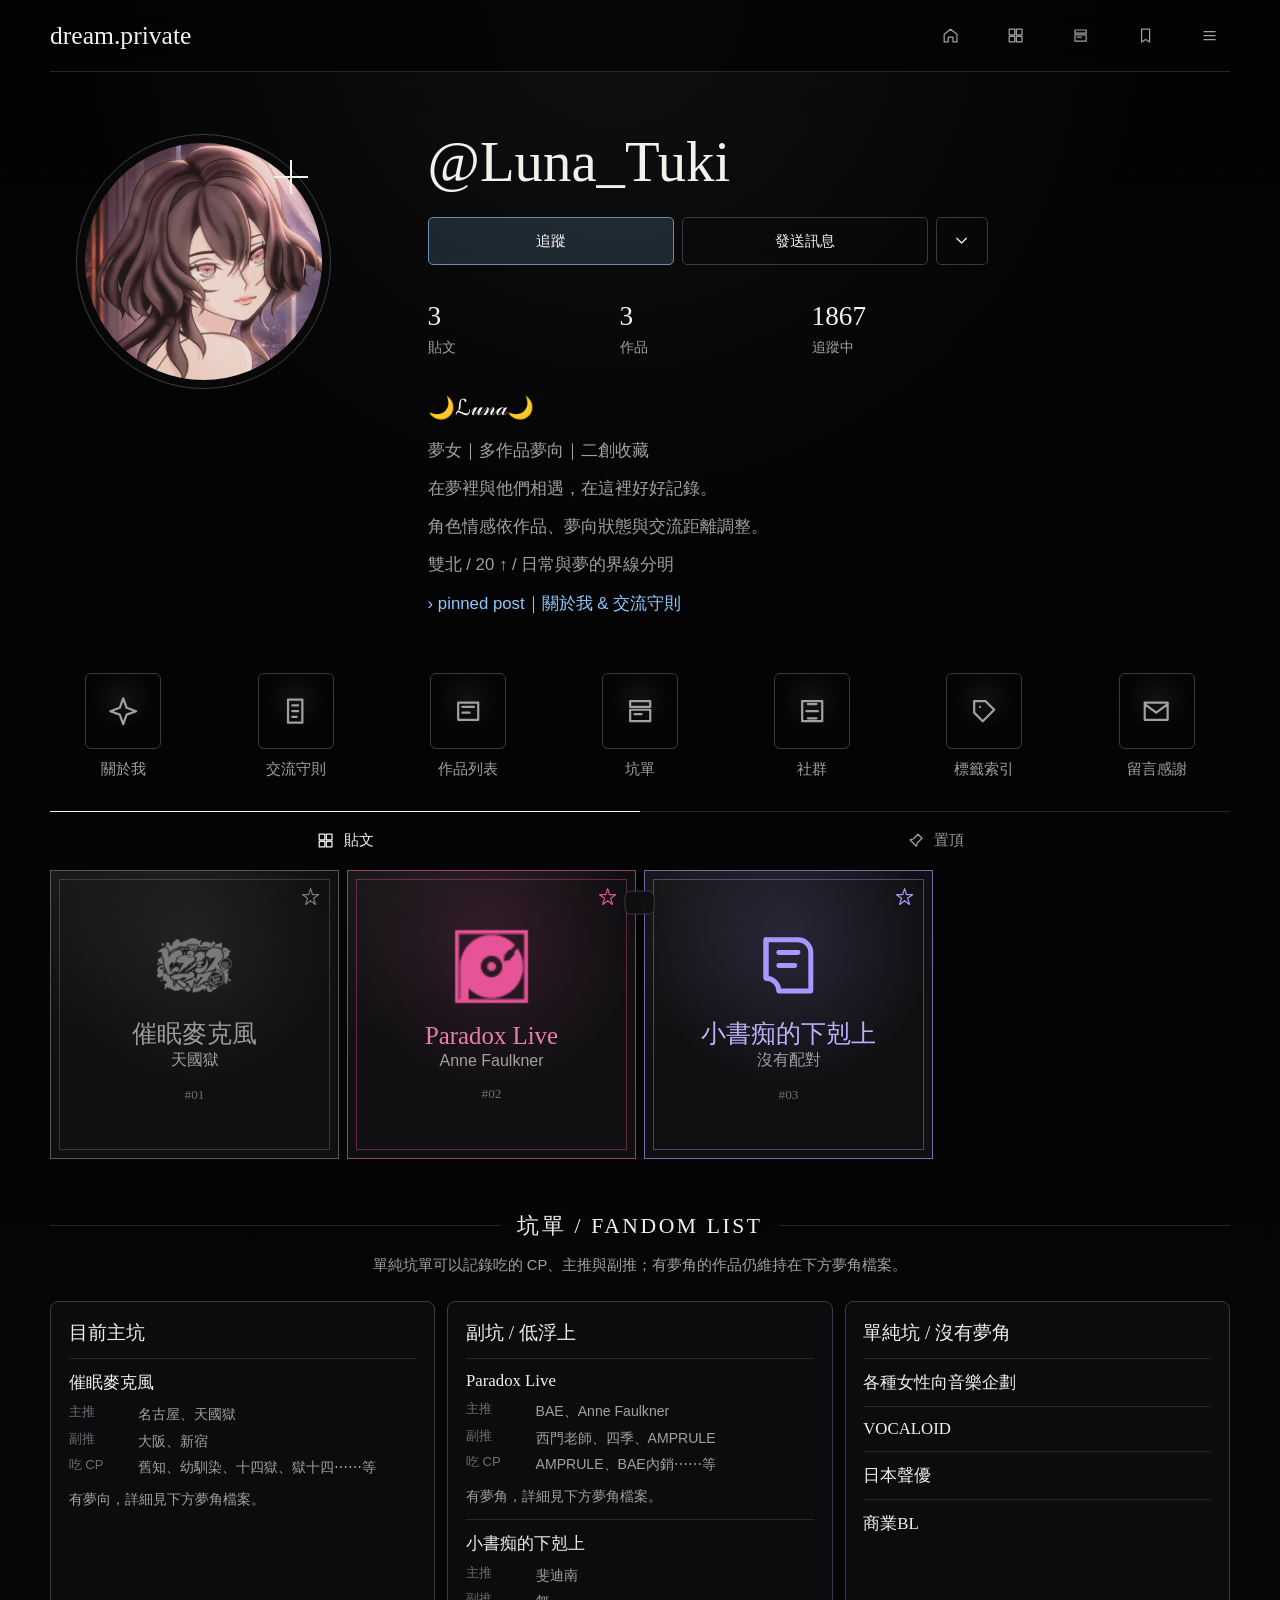
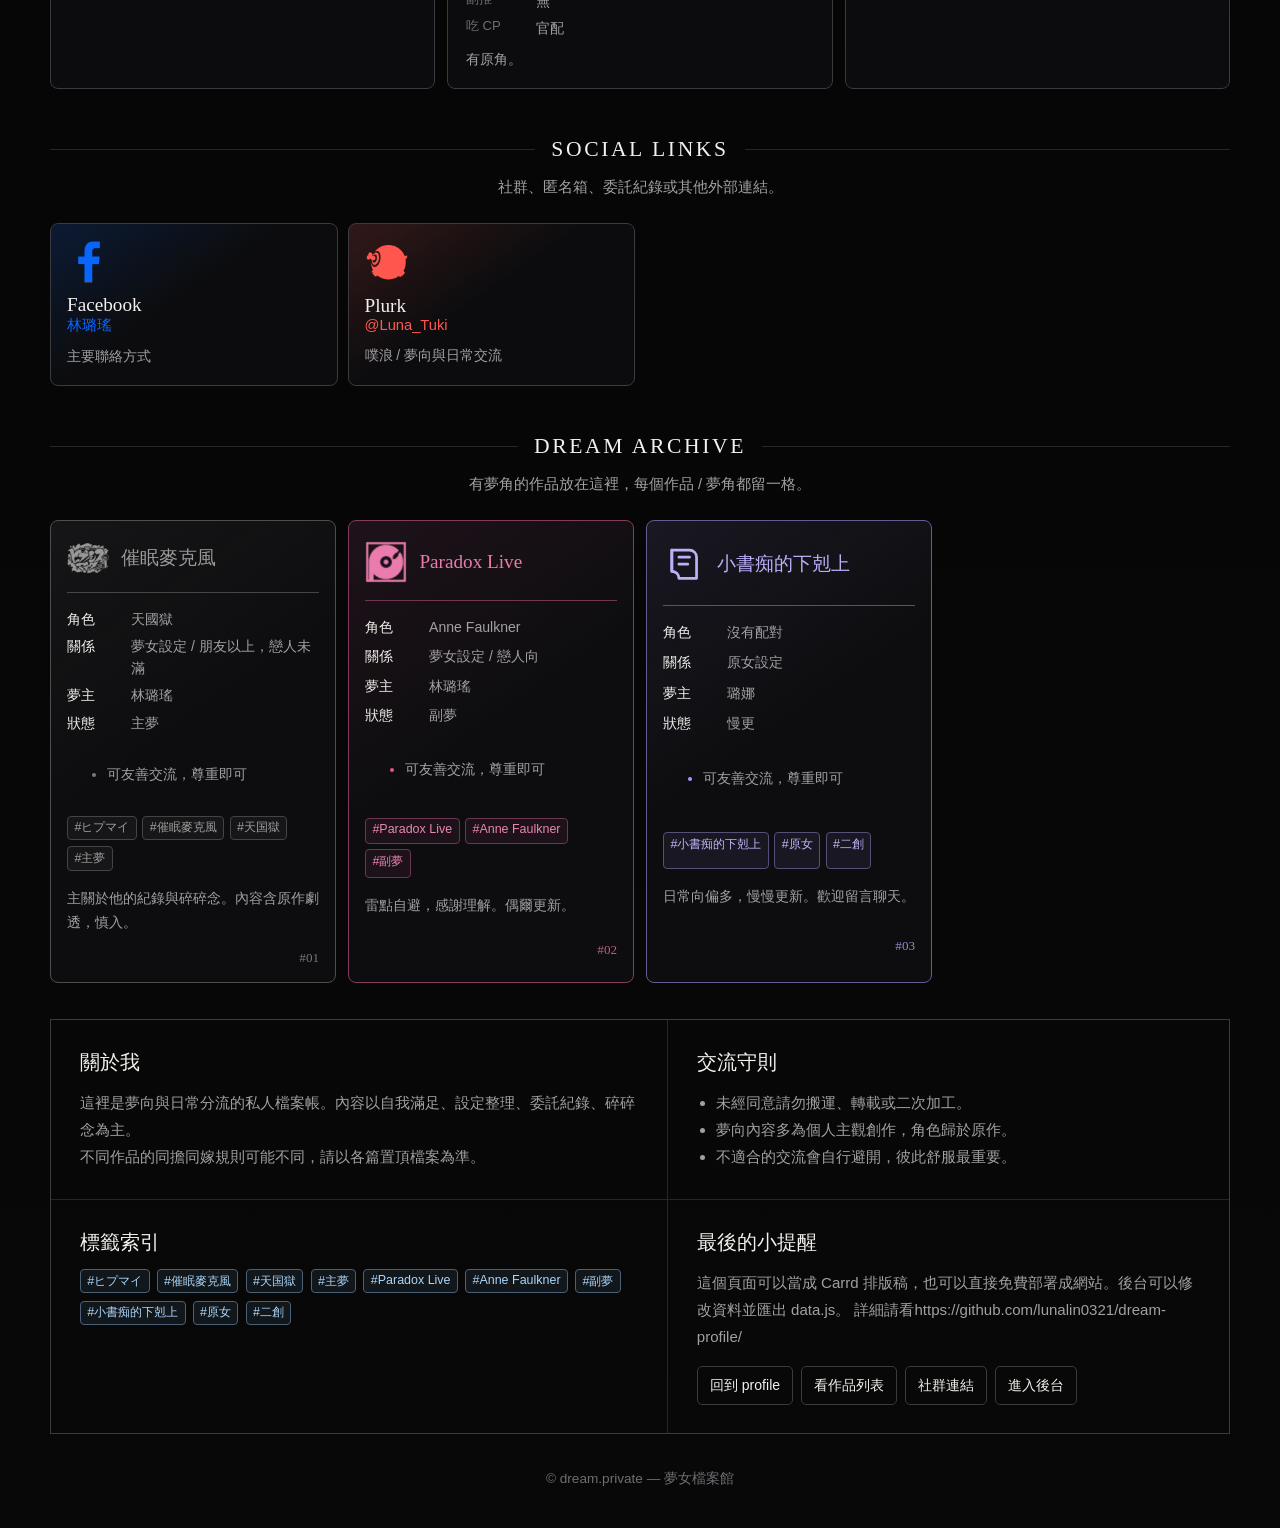
==== commit f8ea1346: "Improve avatar clipping and built-in icon size" ====
--- a/index.html
+++ b/index.html
@@ -8,7 +8,7 @@
       name="description"
       content="黑底 IG 私密帳風格的夢女自介與多作品夢角檔案模板。"
     />
-    <link rel="stylesheet" href="styles.css?v=20260531-icon-no-circle" />
+    <link rel="stylesheet" href="styles.css?v=20260531-avatar-icon-size" />
   </head>
   <body>
     <div class="grain" aria-hidden="true"></div>
@@ -168,6 +168,6 @@
     <div class="toast" role="status" aria-live="polite"></div>
 
     <script src="data.js?v=20260531-contact-import"></script>
-    <script src="script.js?v=20260531-icon-no-circle"></script>
+    <script src="script.js?v=20260531-avatar-icon-size"></script>
   </body>
 </html>
--- a/styles.css
+++ b/styles.css
@@ -161,6 +161,7 @@
   aspect-ratio: 1;
   border: 1px solid var(--line-strong);
   border-radius: 50%;
+  overflow: hidden;
   display: grid;
   place-items: center;
   color: var(--muted);
@@ -179,9 +180,11 @@
   width: 100%;
   height: 100%;
   object-fit: cover;
+  border-radius: 50%;
 }
 
 .avatar.has-image {
+  padding: 8px;
   background: #080809;
 }
 
@@ -345,6 +348,11 @@
   border: 1px solid var(--line-strong);
   border-radius: 6px;
   background: radial-gradient(circle at 50% 35%, rgba(255,255,255,.06), transparent 55%);
+}
+
+.story span svg {
+  width: 2.15rem;
+  height: 2.15rem;
 }
 
 .story:hover {
@@ -426,6 +434,11 @@
   color: var(--tile-accent);
 }
 
+.tile-icon svg {
+  width: 100%;
+  height: 100%;
+}
+
 .post-tile h3 {
   color: color-mix(in srgb, var(--tile-accent) 72%, var(--text));
   font-family: var(--serif);
@@ -521,6 +534,11 @@
   color: var(--social-icon-color, var(--accent));
 }
 
+.social-card span svg {
+  width: 1.85rem;
+  height: 1.85rem;
+}
+
 .social-card span.has-custom-icon {
   border-color: transparent;
   border-radius: 0;
@@ -628,13 +646,13 @@
 }
 
 .card-title svg {
-  width: 2.2rem;
-  height: 2.2rem;
+  width: 2.65rem;
+  height: 2.65rem;
 }
 
 .card-title .custom-icon {
-  width: 2.2rem;
-  height: 2.2rem;
+  width: 2.65rem;
+  height: 2.65rem;
   border-radius: 0;
 }
 
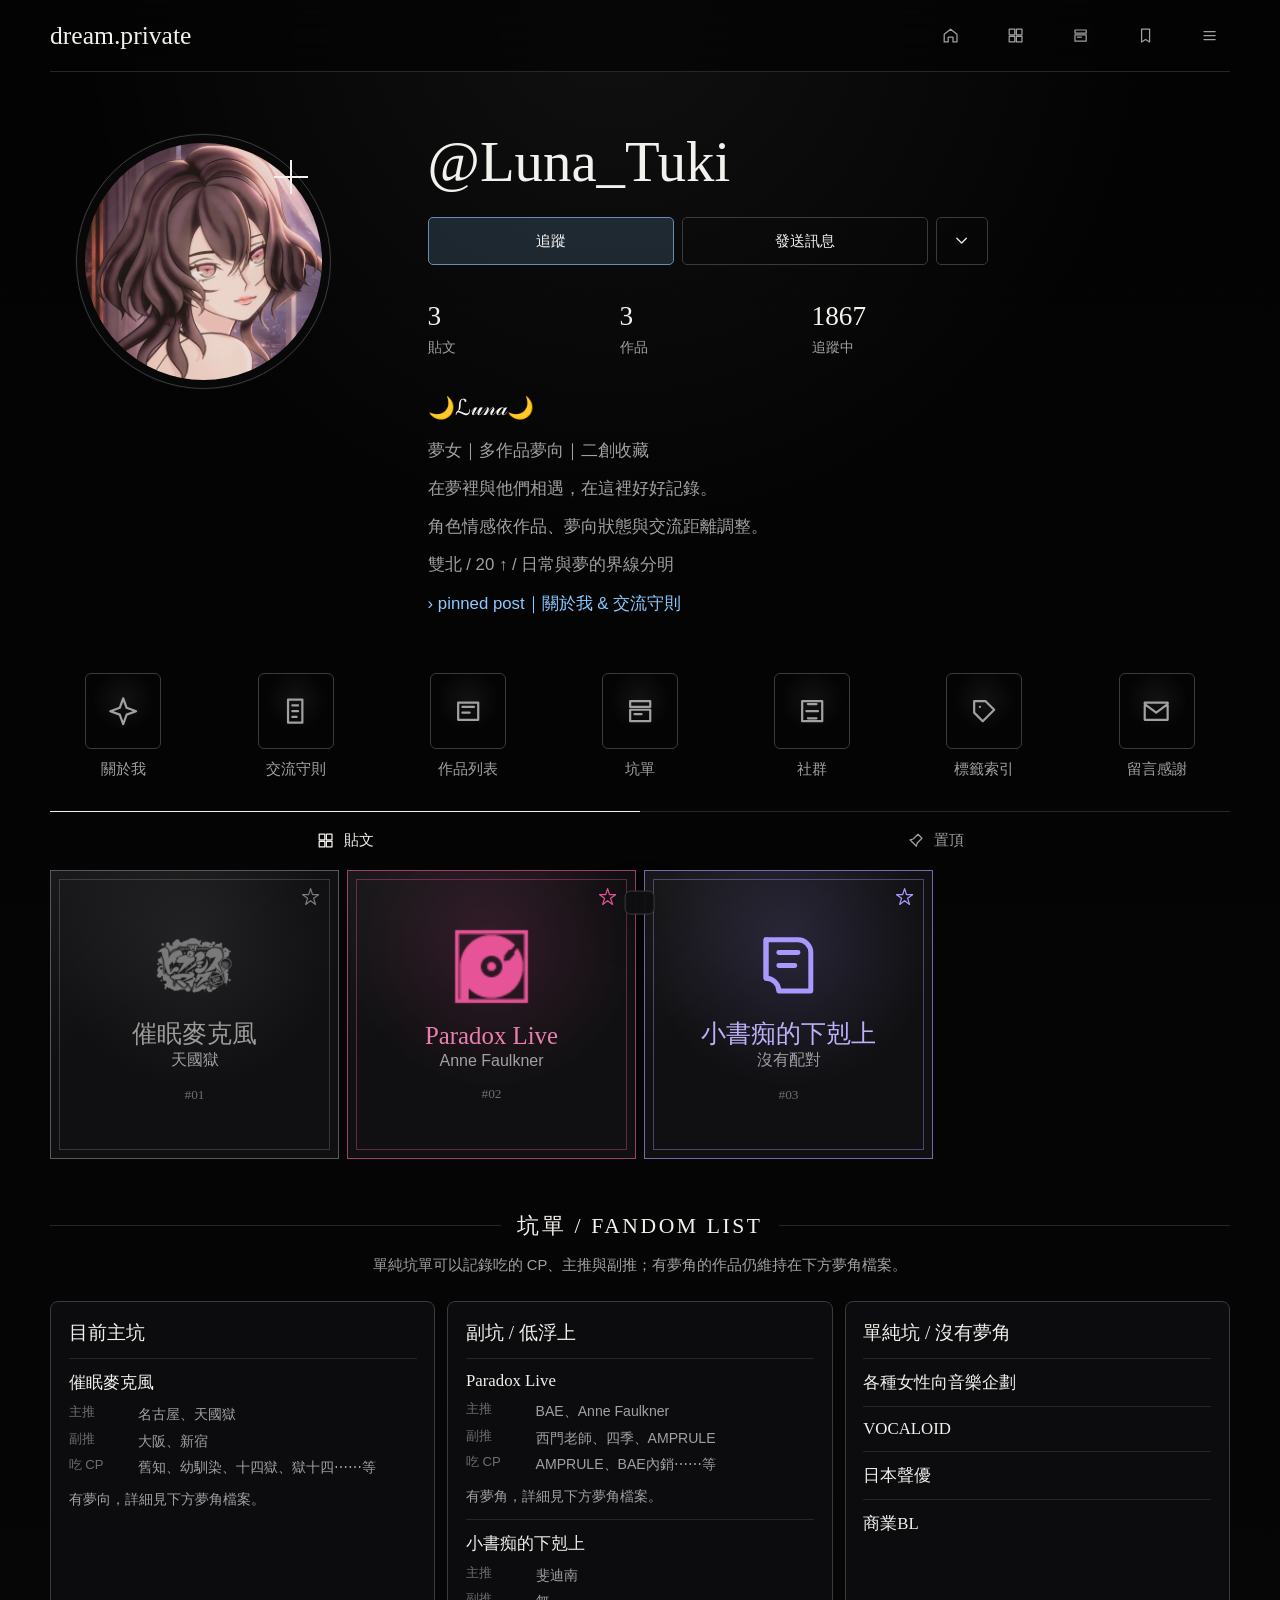
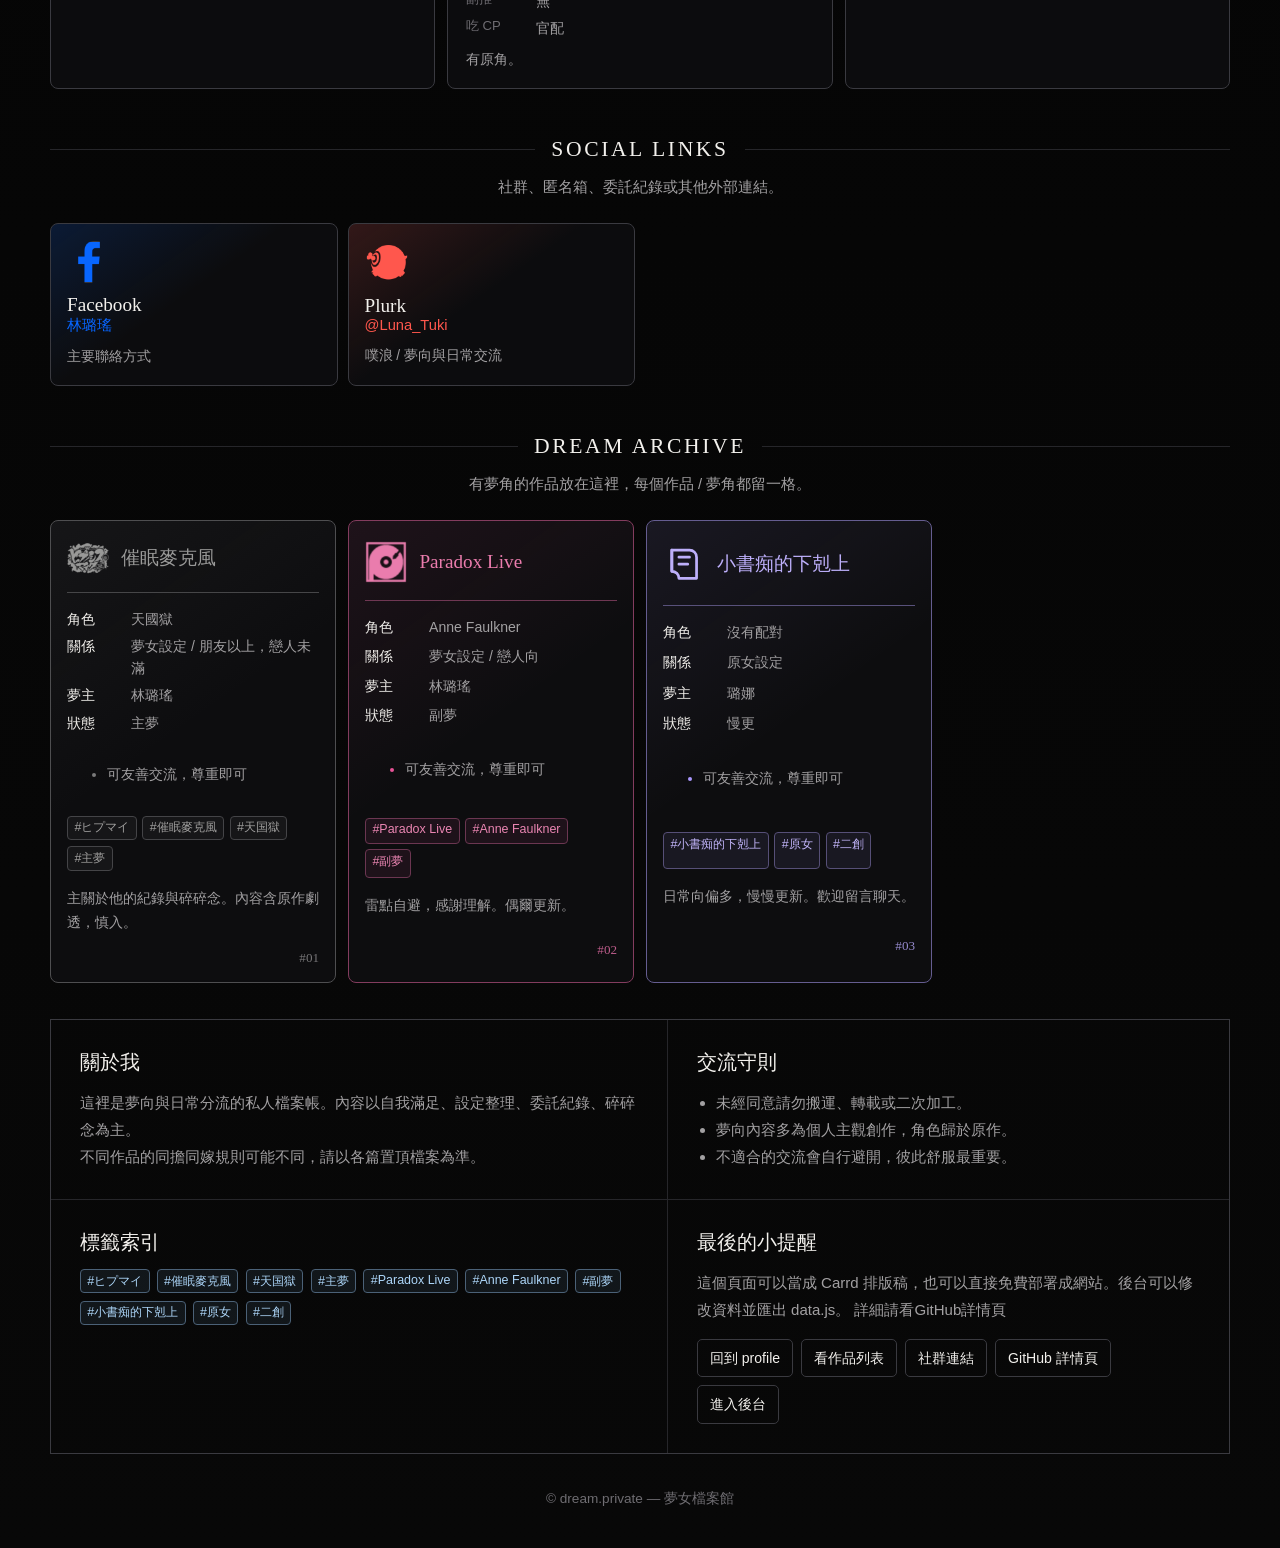
==== commit 8e3c8386: "Add GitHub details link" ====
--- a/index.html
+++ b/index.html
@@ -157,6 +157,7 @@
             <a href="#top">回到 profile</a>
             <a href="#works">看作品列表</a>
             <a href="#social-links">社群連結</a>
+            <a href="https://github.com/lunatuki1867/dream-profile/tree/main" target="_blank" rel="noreferrer">GitHub 詳情頁</a>
             <a href="admin.html">進入後台</a>
           </div>
         </article>
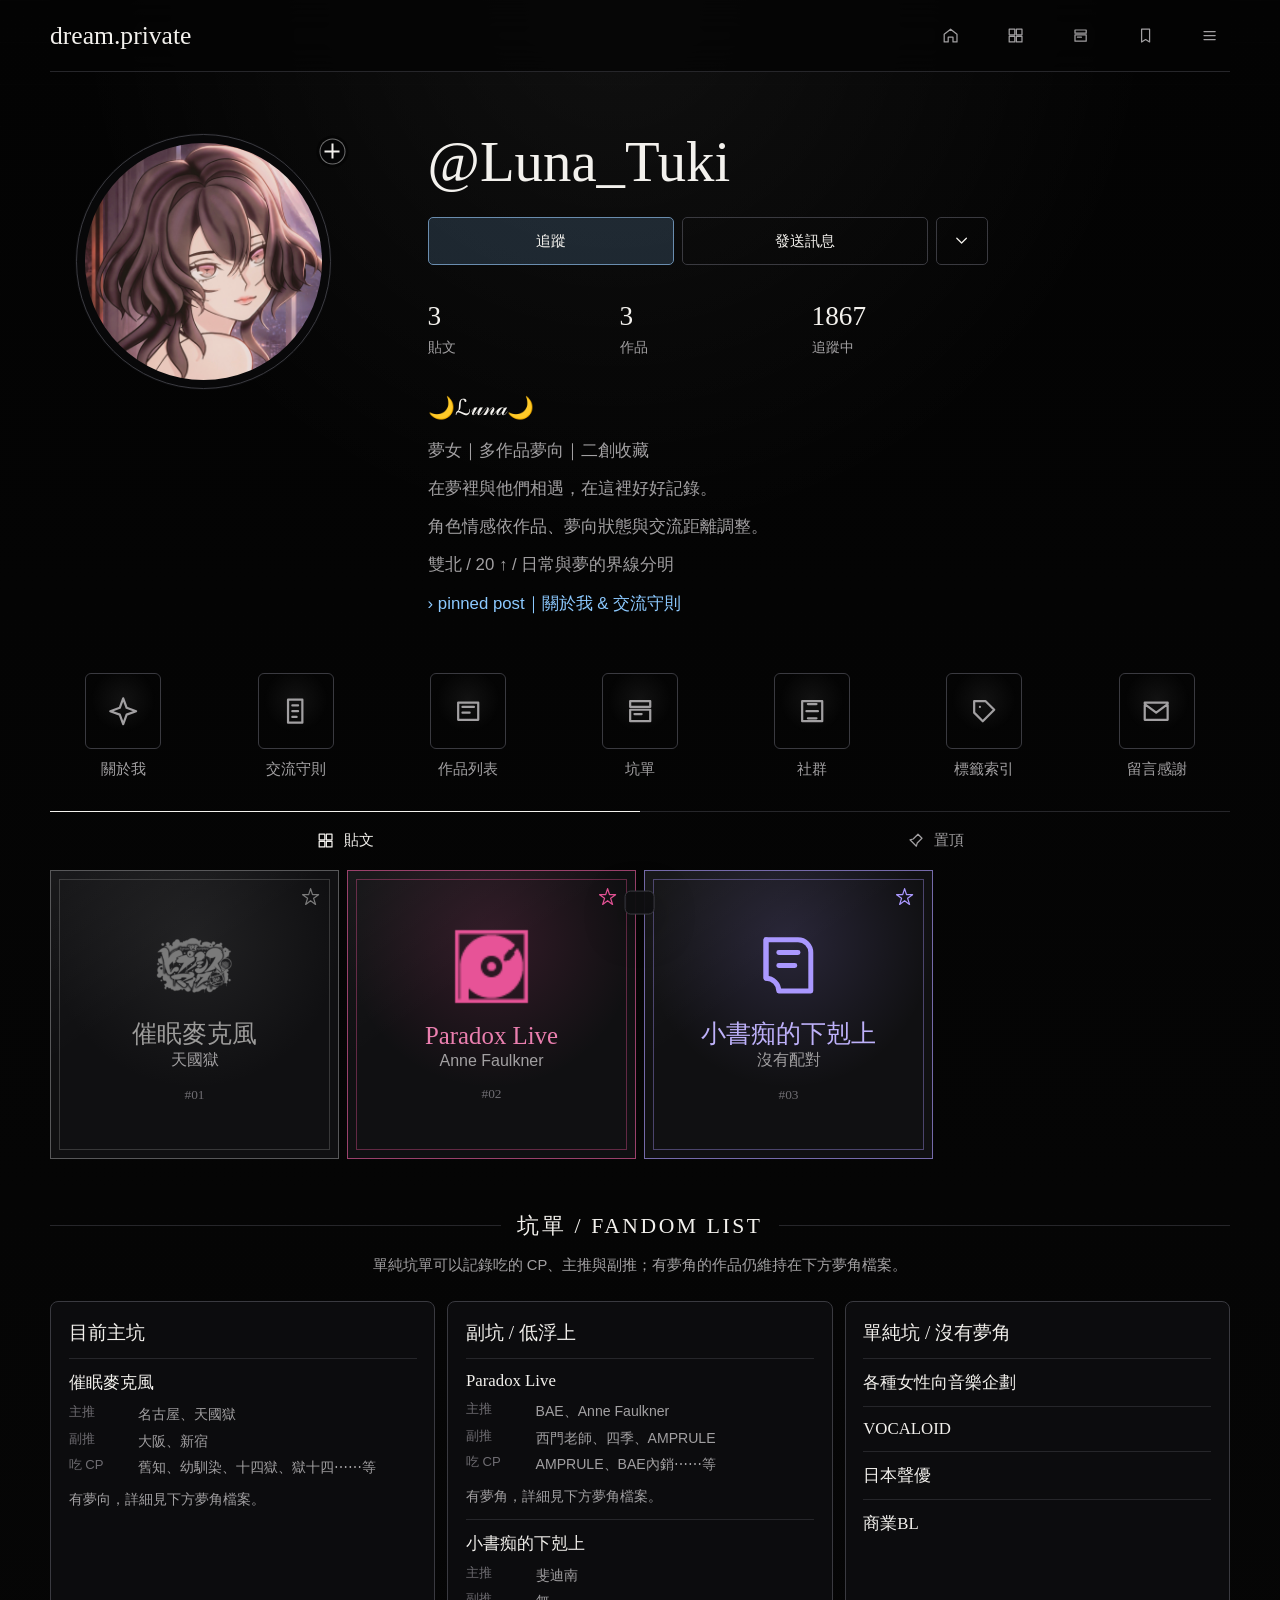
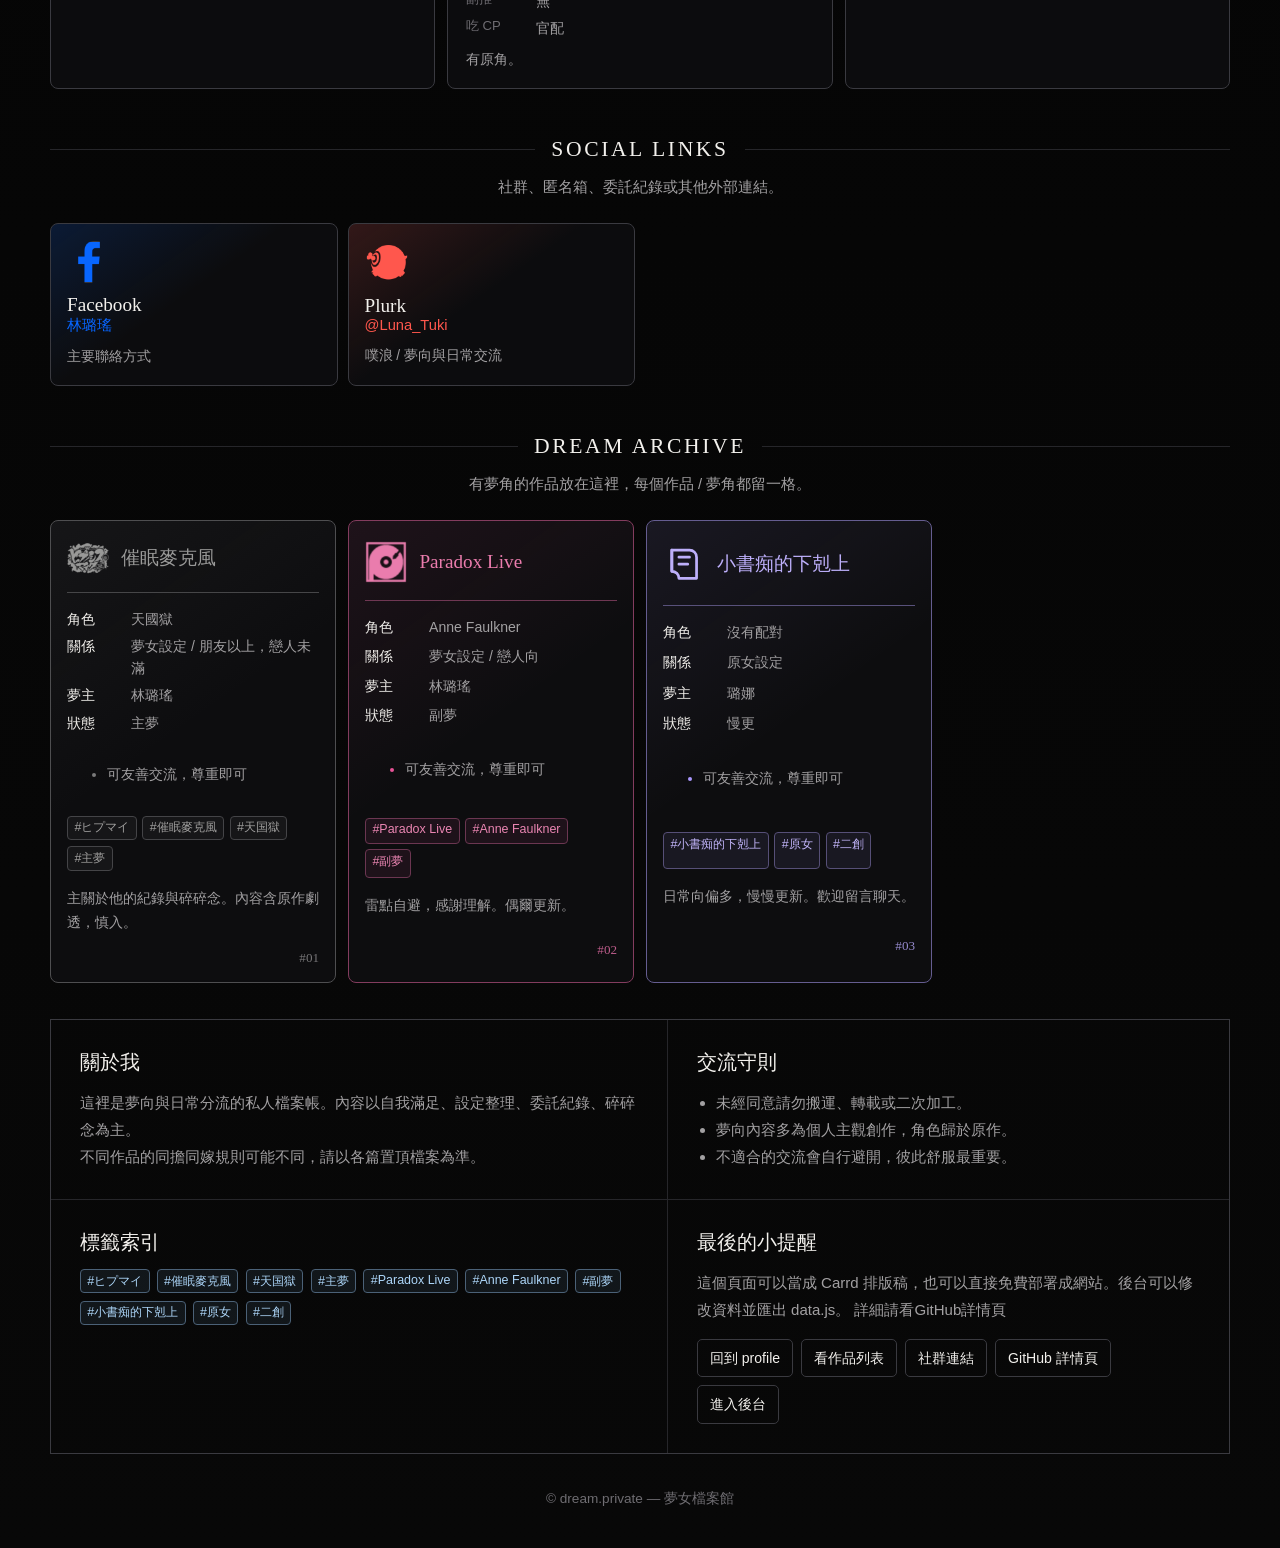
==== commit c0f3fd45: "Style avatar plus badge" ====
--- a/index.html
+++ b/index.html
@@ -8,7 +8,7 @@
       name="description"
       content="黑底 IG 私密帳風格的夢女自介與多作品夢角檔案模板。"
     />
-    <link rel="stylesheet" href="styles.css?v=20260531-avatar-icon-size" />
+    <link rel="stylesheet" href="styles.css?v=20260531-avatar-plus" />
   </head>
   <body>
     <div class="grain" aria-hidden="true"></div>
@@ -169,6 +169,6 @@
     <div class="toast" role="status" aria-live="polite"></div>
 
     <script src="data.js?v=20260531-contact-import"></script>
-    <script src="script.js?v=20260531-avatar-icon-size"></script>
+    <script src="script.js?v=20260531-avatar-plus"></script>
   </body>
 </html>
--- a/styles.css
+++ b/styles.css
@@ -190,11 +190,16 @@
 
 .spark {
   position: absolute;
-  right: 17%;
-  top: 10%;
-  width: 34px;
-  height: 34px;
-  color: var(--text);
+  right: 6%;
+  top: 4%;
+  width: 26px;
+  height: 26px;
+  border: 1px solid rgba(255, 255, 255, 0.42);
+  border-radius: 50%;
+  color: var(--text);
+  background: #050506;
+  box-shadow: 0 0 0 3px rgba(5, 5, 6, 0.82);
+  transform: translate(25%, -25%);
 }
 
 .spark::before,
@@ -208,11 +213,11 @@
 
 .spark::before {
   width: 2px;
-  height: 34px;
+  height: 15px;
 }
 
 .spark::after {
-  width: 34px;
+  width: 15px;
   height: 2px;
 }
 
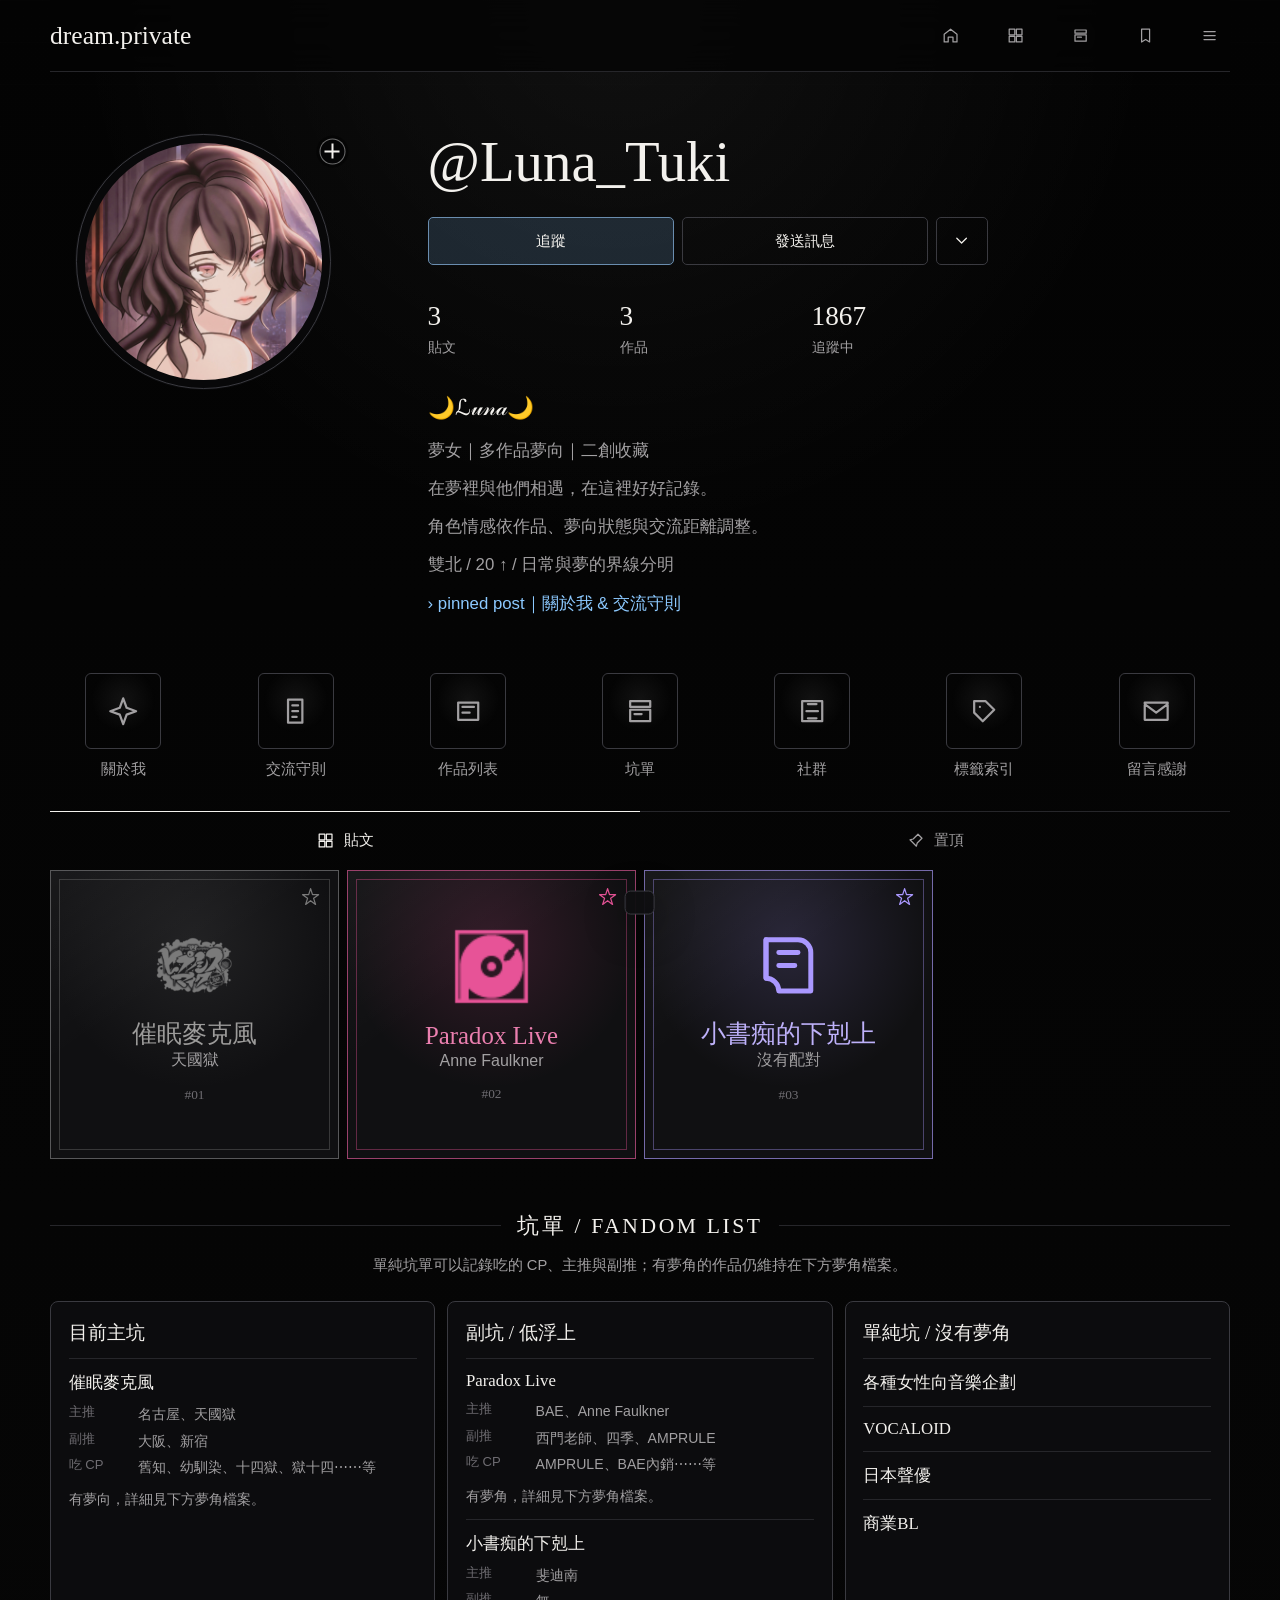
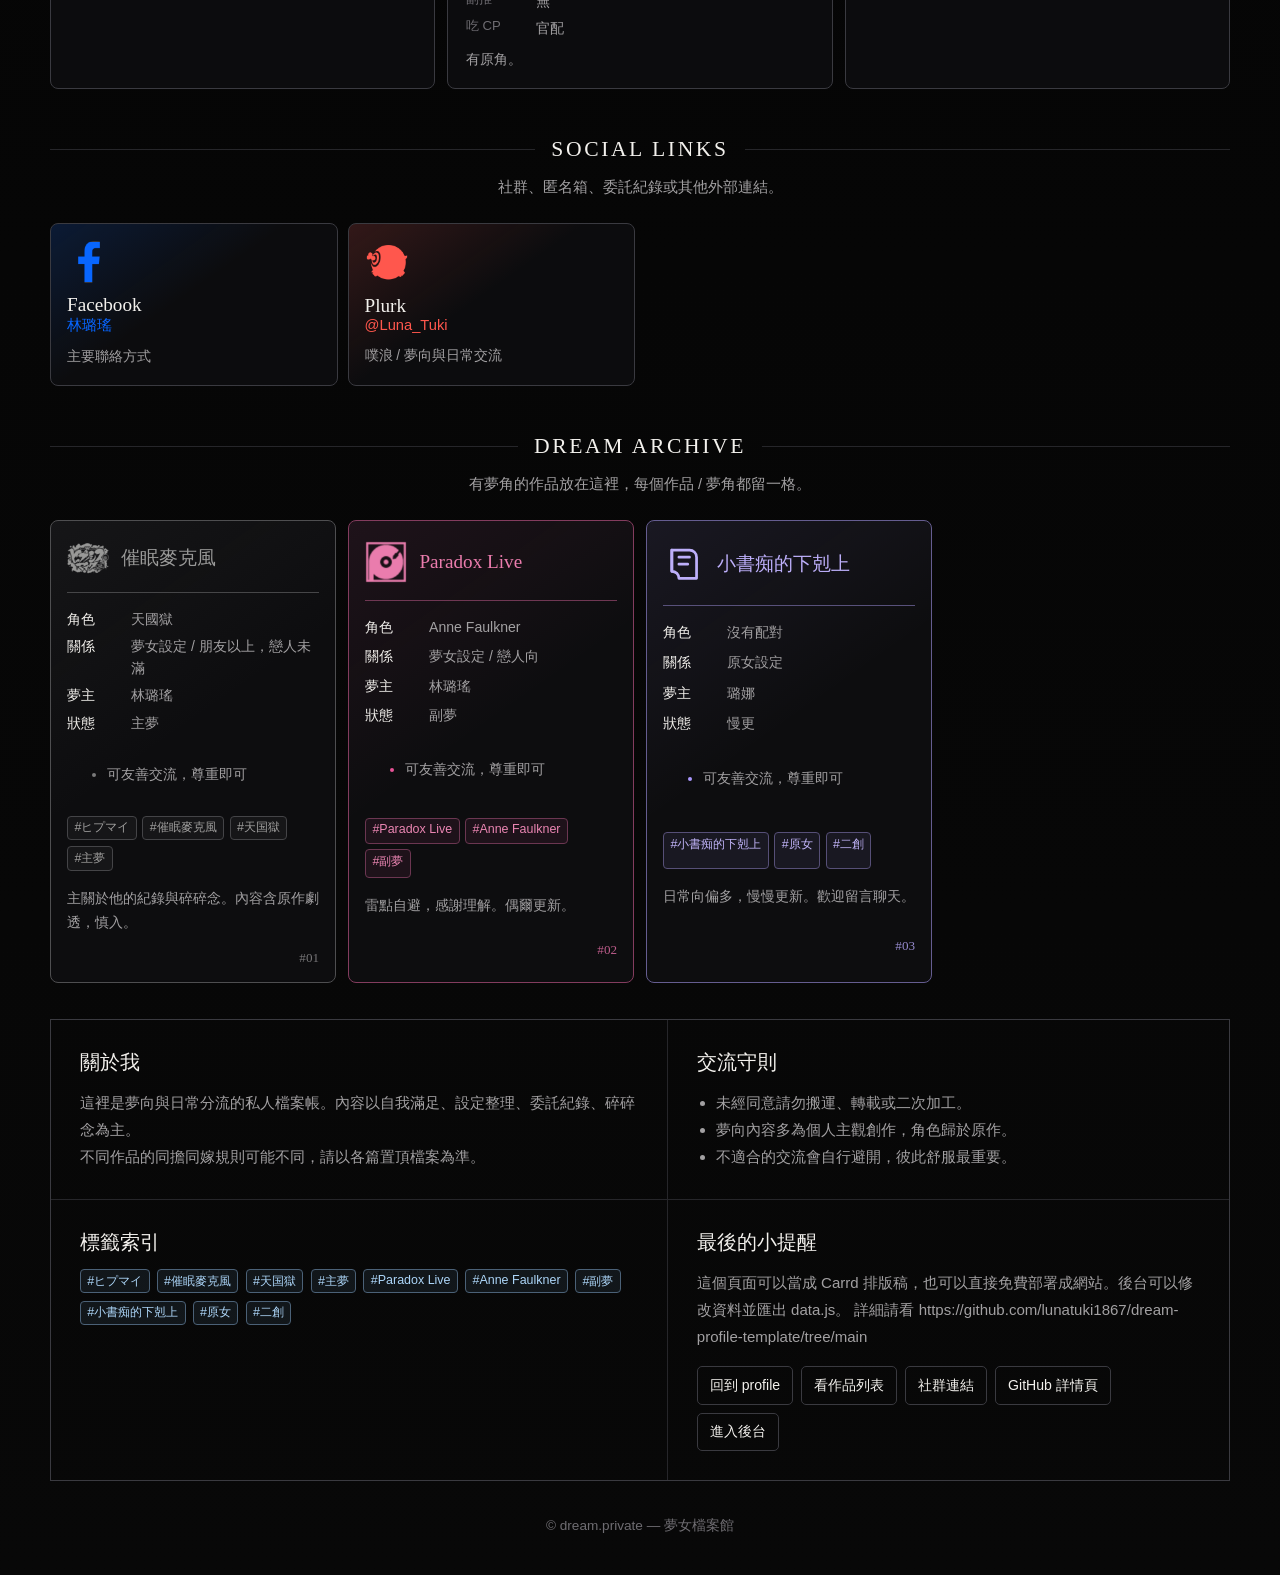
==== commit 4005698d: "Point details link to template repository" ====
--- a/index.html
+++ b/index.html
@@ -157,7 +157,7 @@
             <a href="#top">回到 profile</a>
             <a href="#works">看作品列表</a>
             <a href="#social-links">社群連結</a>
-            <a href="https://github.com/lunatuki1867/dream-profile/tree/main" target="_blank" rel="noreferrer">GitHub 詳情頁</a>
+            <a href="https://github.com/lunatuki1867/dream-profile-template/tree/main" target="_blank" rel="noreferrer">GitHub 詳情頁</a>
             <a href="admin.html">進入後台</a>
           </div>
         </article>
